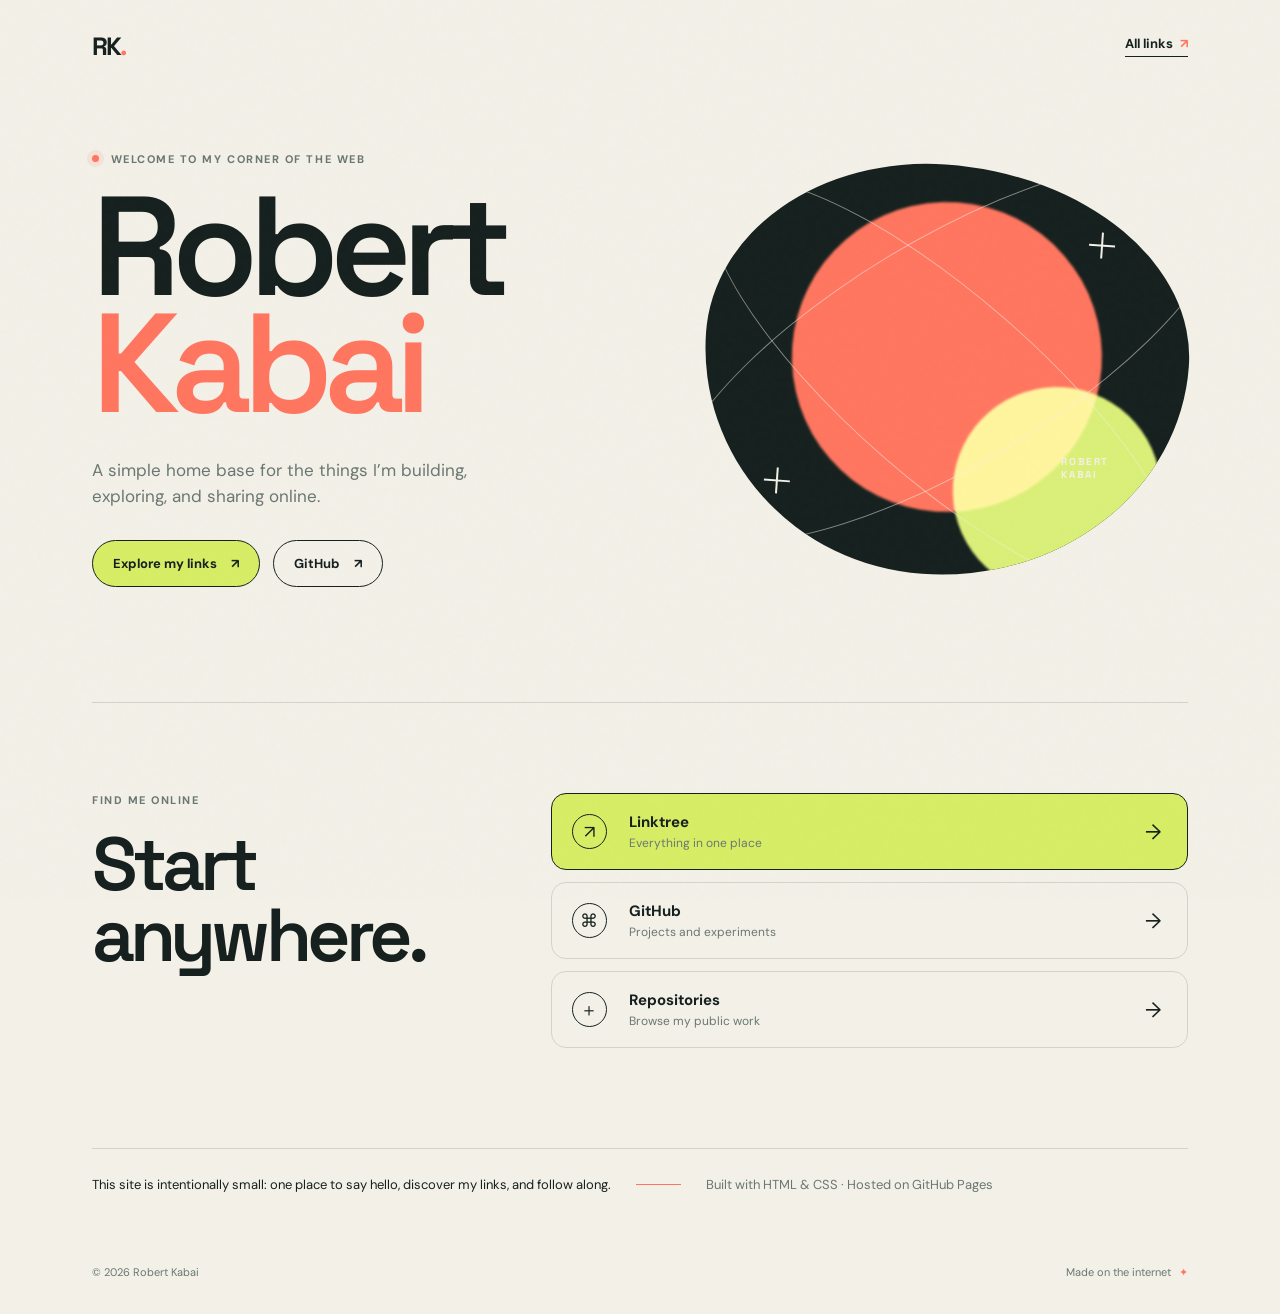
==== index.html @ 122ad8b3 "Create personal portfolio website" ====
<!doctype html>
<html lang="en">
<head>
  <meta charset="utf-8" />
  <meta name="viewport" content="width=device-width, initial-scale=1" />
  <meta name="description" content="The personal website of Robert Kabai." />
  <title>Robert Kabai — Personal site</title>
  <link rel="preconnect" href="https://fonts.googleapis.com" />
  <link rel="preconnect" href="https://fonts.gstatic.com" crossorigin />
  <link href="https://fonts.googleapis.com/css2?family=DM+Sans:wght@400;500;600;700&family=Space+Grotesk:wght@500;600;700&display=swap" rel="stylesheet" />
  <link rel="stylesheet" href="styles.css" />
</head>
<body>
  <div class="noise" aria-hidden="true"></div>
  <header class="topbar">
    <a class="wordmark" href="/">RK<span>.</span></a>
    <a class="top-link" href="https://linktr.ee/robertkabai" target="_blank" rel="noreferrer">All links <span aria-hidden="true">↗</span></a>
  </header>

  <main>
    <section class="hero" aria-labelledby="intro-title">
      <div class="hero-copy">
        <p class="eyebrow"><span class="status-dot"></span> Welcome to my corner of the web</p>
        <h1 id="intro-title">Robert<br /><em>Kabai</em></h1>
        <p class="lede">A simple home base for the things I’m building, exploring, and sharing online.</p>
        <div class="actions">
          <a class="button button-primary" href="https://linktr.ee/robertkabai" target="_blank" rel="noreferrer">Explore my links <span aria-hidden="true">↗</span></a>
          <a class="button button-ghost" href="https://github.com/kabairobert" target="_blank" rel="noreferrer">GitHub <span aria-hidden="true">↗</span></a>
        </div>
      </div>
      <div class="hero-art" aria-label="Abstract graphic">
        <div class="orb orb-one"></div>
        <div class="orb orb-two"></div>
        <div class="orbit orbit-one"></div>
        <div class="orbit orbit-two"></div>
        <div class="cross cross-one"></div>
        <div class="cross cross-two"></div>
        <p class="art-label">ROBERT<br />KABAI</p>
      </div>
    </section>

    <section class="links-section" aria-labelledby="links-title">
      <div class="section-heading">
        <p class="eyebrow">Find me online</p>
        <h2 id="links-title">Start anywhere.</h2>
      </div>
      <div class="link-grid">
        <a class="link-card featured" href="https://linktr.ee/robertkabai" target="_blank" rel="noreferrer">
          <span class="card-icon">↗</span><span><strong>Linktree</strong><small>Everything in one place</small></span><span class="arrow">→</span>
        </a>
        <a class="link-card" href="https://github.com/kabairobert" target="_blank" rel="noreferrer">
          <span class="card-icon">⌘</span><span><strong>GitHub</strong><small>Projects and experiments</small></span><span class="arrow">→</span>
        </a>
        <a class="link-card" href="https://github.com/kabairobert?tab=repositories" target="_blank" rel="noreferrer">
          <span class="card-icon">＋</span><span><strong>Repositories</strong><small>Browse my public work</small></span><span class="arrow">→</span>
        </a>
      </div>
    </section>

    <section class="note" aria-label="About this site">
      <p>This site is intentionally small: one place to say hello, discover my links, and follow along.</p>
      <span class="line"></span>
      <p class="muted">Built with HTML &amp; CSS · Hosted on GitHub Pages</p>
    </section>
  </main>

  <footer><span>© 2026 Robert Kabai</span><span>Made on the internet <span class="heart">✦</span></span></footer>
</body>
</html>
---- styles.css ----
:root {
  --ink: #16211f;
  --muted: #6a7771;
  --cream: #f3f0e8;
  --lime: #d7ed65;
  --coral: #ff765f;
  --line: rgba(22, 33, 31, .14);
}
* { box-sizing: border-box; }
html { scroll-behavior: smooth; }
body { margin: 0; color: var(--ink); background: var(--cream); font-family: "DM Sans", sans-serif; }
.noise { position: fixed; inset: 0; opacity: .045; pointer-events: none; z-index: 5; background-image: url("data:image/svg+xml,%3Csvg viewBox='0 0 180 180' xmlns='http://www.w3.org/2000/svg'%3E%3Cfilter id='n'%3E%3CfeTurbulence type='fractalNoise' baseFrequency='.9' numOctaves='4' stitchTiles='stitch'/%3E%3C/filter%3E%3Crect width='100%25' height='100%25' filter='url(%23n)' opacity='.35'/%3E%3C/svg%3E"); }
.topbar, main, footer { max-width: 1160px; margin: auto; padding-left: 32px; padding-right: 32px; }
.topbar { height: 92px; display: flex; align-items: center; justify-content: space-between; }
.wordmark { color: var(--ink); font: 700 25px/1 "Space Grotesk", sans-serif; letter-spacing: -.08em; text-decoration: none; }
.wordmark span { color: var(--coral); }
.top-link { color: var(--ink); font-size: 13px; font-weight: 700; text-decoration: none; border-bottom: 1px solid var(--ink); padding-bottom: 4px; }
.top-link span { color: var(--coral); margin-left: 4px; }
.hero { min-height: 610px; display: grid; grid-template-columns: 1.05fr .95fr; align-items: center; gap: 7%; padding-top: 40px; padding-bottom: 95px; }
.eyebrow { margin: 0 0 22px; color: var(--muted); font-size: 11px; font-weight: 700; letter-spacing: .14em; text-transform: uppercase; }
.status-dot { display: inline-block; width: 7px; height: 7px; margin: 0 7px 1px 0; border-radius: 50%; background: var(--coral); box-shadow: 0 0 0 5px rgba(255,118,95,.12); }
h1, h2 { font-family: "Space Grotesk", sans-serif; letter-spacing: -.065em; }
h1 { margin: 0; font-size: clamp(72px, 11vw, 150px); line-height: .83; font-weight: 600; }
h1 em { color: var(--coral); font-style: normal; }
.lede { max-width: 390px; margin: 35px 0 30px; color: var(--muted); font-size: 17px; line-height: 1.55; }
.actions { display: flex; gap: 13px; flex-wrap: wrap; }
.button { display: inline-flex; align-items: center; gap: 14px; padding: 14px 20px; border: 1px solid var(--ink); border-radius: 100px; color: var(--ink); font-size: 13px; font-weight: 700; text-decoration: none; transition: transform .2s, box-shadow .2s, background .2s; }
.button:hover { transform: translateY(-3px); box-shadow: 4px 5px 0 var(--ink); }
.button-primary { background: var(--lime); }
.button-ghost { background: transparent; }
.hero-art { position: relative; min-height: 410px; overflow: hidden; border-radius: 47% 53% 52% 48% / 45% 45% 55% 55%; background: var(--ink); transform: rotate(4deg); }
.orb { position: absolute; border-radius: 50%; filter: blur(1px); }
.orb-one { width: 64%; aspect-ratio: 1; top: 9%; left: 18%; background: var(--coral); }
.orb-two { width: 43%; aspect-ratio: 1; right: 4%; bottom: -3%; background: var(--lime); mix-blend-mode: screen; }
.orbit { position: absolute; border: 1px solid rgba(243,240,232,.5); border-radius: 50%; transform: rotate(-35deg); }
.orbit-one { inset: 18% -16%; height: 55%; }
.orbit-two { inset: 32% -12%; height: 45%; transform: rotate(37deg); }
.cross { position: absolute; width: 26px; height: 26px; }
.cross::before, .cross::after { content: ""; position: absolute; background: var(--cream); }
.cross::before { width: 100%; height: 2px; top: 12px; }.cross::after { height: 100%; width: 2px; left: 12px; }
.cross-one { top: 14%; right: 17%; }.cross-two { bottom: 17%; left: 14%; }
.art-label { position: absolute; right: 15%; bottom: 23%; color: var(--cream); font: 700 10px/1.25 "Space Grotesk", sans-serif; letter-spacing: .16em; transform: rotate(-4deg); }
.links-section { border-top: 1px solid var(--line); padding-top: 90px; padding-bottom: 100px; display: grid; grid-template-columns: .75fr 1.25fr; gap: 7%; }
h2 { margin: 0; font-size: clamp(42px, 6vw, 75px); line-height: .95; font-weight: 600; }
.link-grid { display: grid; gap: 12px; }
.link-card { display: grid; grid-template-columns: 42px 1fr 22px; align-items: center; gap: 15px; padding: 18px 20px; border: 1px solid var(--line); border-radius: 15px; color: var(--ink); text-decoration: none; transition: transform .2s, background .2s; }
.link-card:hover { background: white; transform: translateX(7px); }.link-card.featured { background: var(--lime); border-color: var(--ink); }
.card-icon { display: grid; place-items: center; width: 35px; height: 35px; border: 1px solid var(--ink); border-radius: 50%; font-size: 18px; }
.link-card strong, .link-card small { display: block; }.link-card strong { font-size: 15px; }.link-card small { margin-top: 3px; color: var(--muted); font-size: 12px; }.arrow { font-size: 21px; }
.note { display: flex; align-items: center; gap: 25px; padding: 27px 0 50px; border-top: 1px solid var(--line); color: var(--ink); font-size: 13px; }.note p { margin: 0; }.note .muted { color: var(--muted); white-space: nowrap; }.line { width: 45px; height: 1px; background: var(--coral); }
footer { display: flex; justify-content: space-between; padding-top: 22px; padding-bottom: 35px; color: var(--muted); font-size: 11px; }.heart { color: var(--coral); margin-left: 5px; }
@media (max-width: 700px) { .topbar, main, footer { padding-left: 20px; padding-right: 20px; }.topbar { height: 75px; }.hero { display: block; padding-top: 55px; padding-bottom: 75px; }.hero-art { min-height: 310px; margin-top: 65px; }.links-section { display: block; padding-top: 65px; padding-bottom: 70px; }.section-heading { margin-bottom: 38px; }.note { display: block; padding-bottom: 35px; }.note .line { display: block; margin: 22px 0; }.note .muted { white-space: normal; } footer { gap: 15px; flex-wrap: wrap; } }
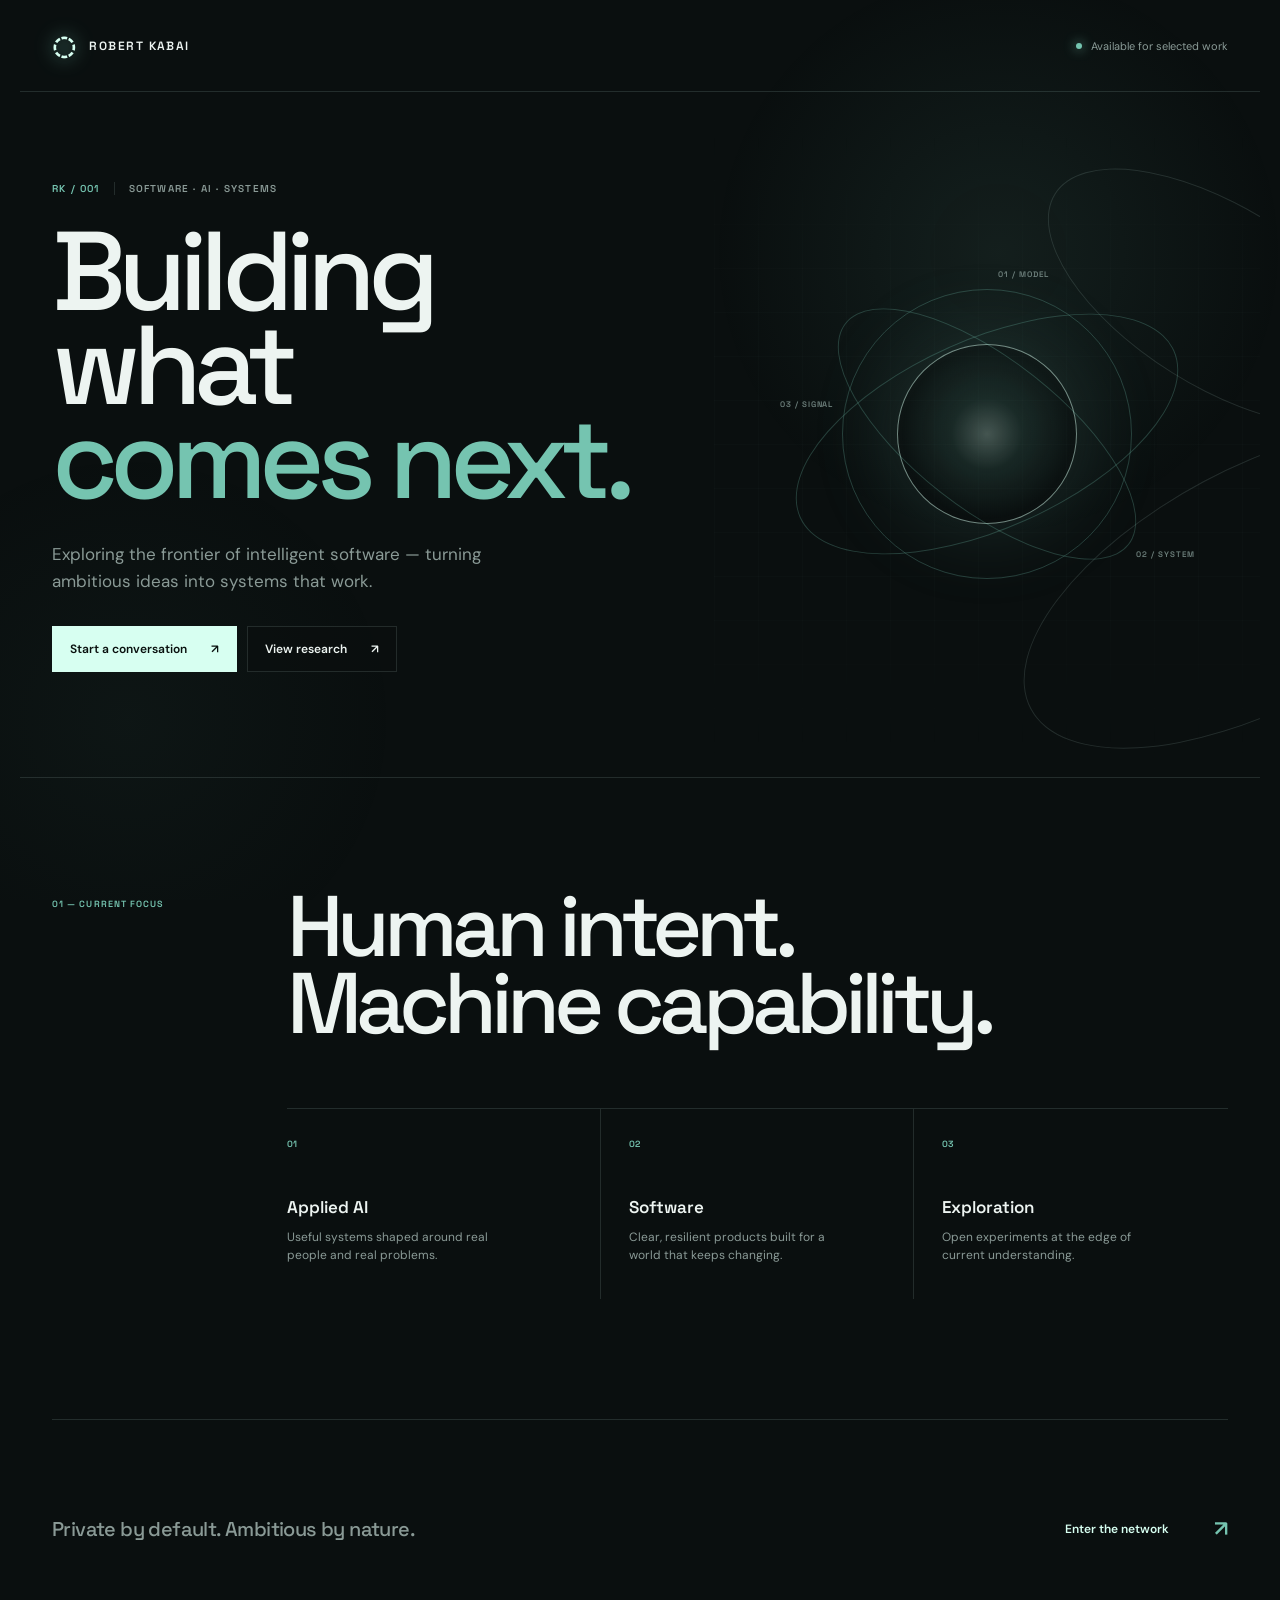
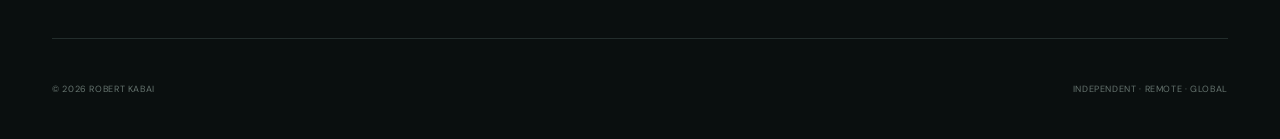
==== commit 20f4bbc5: "Deploy stealth AI startup homepage Co-authored-by: copilot-swe-agent[bot] <198982749+Copilot@users.n" ====
--- a/index.html
+++ b/index.html
@@ -3,67 +3,89 @@
 <head>
   <meta charset="utf-8" />
   <meta name="viewport" content="width=device-width, initial-scale=1" />
-  <meta name="description" content="The personal website of Robert Kabai." />
-  <title>Robert Kabai — Personal site</title>
+  <meta name="theme-color" content="#0a0f0f" />
+  <meta name="description" content="Robert Kabai — building at the frontier of software and artificial intelligence." />
+  <title>Robert Kabai — Stealth AI</title>
   <link rel="preconnect" href="https://fonts.googleapis.com" />
   <link rel="preconnect" href="https://fonts.gstatic.com" crossorigin />
-  <link href="https://fonts.googleapis.com/css2?family=DM+Sans:wght@400;500;600;700&family=Space+Grotesk:wght@500;600;700&display=swap" rel="stylesheet" />
+  <link href="https://fonts.googleapis.com/css2?family=DM+Sans:wght@400;500;600&family=Space+Grotesk:wght@500;600&display=swap" rel="stylesheet" />
   <link rel="stylesheet" href="styles.css" />
 </head>
 <body>
-  <div class="noise" aria-hidden="true"></div>
+  <div class="ambient" aria-hidden="true"></div>
   <header class="topbar">
-    <a class="wordmark" href="/">RK<span>.</span></a>
-    <a class="top-link" href="https://linktr.ee/robertkabai" target="_blank" rel="noreferrer">All links <span aria-hidden="true">↗</span></a>
+    <a class="wordmark" href="/" aria-label="Robert Kabai home">
+      <span class="mark">◌</span>
+      <span>ROBERT KABAI</span>
+    </a>
+    <a class="status" href="https://linktr.ee/robertkabai" target="_blank" rel="noreferrer">
+      <span class="status-dot"></span>
+      <span>Available for selected work</span>
+    </a>
   </header>
 
   <main>
-    <section class="hero" aria-labelledby="intro-title">
+    <section class="hero" aria-labelledby="hero-title">
+      <div class="grid" aria-hidden="true"></div>
+      <div class="orbit orbit-a" aria-hidden="true"></div>
+      <div class="orbit orbit-b" aria-hidden="true"></div>
+
       <div class="hero-copy">
-        <p class="eyebrow"><span class="status-dot"></span> Welcome to my corner of the web</p>
-        <h1 id="intro-title">Robert<br /><em>Kabai</em></h1>
-        <p class="lede">A simple home base for the things I’m building, exploring, and sharing online.</p>
+        <p class="eyebrow"><span>RK / 001</span> Software · AI · Systems</p>
+        <h1 id="hero-title">Building what<br /><em>comes next.</em></h1>
+        <p class="lede">Exploring the frontier of intelligent software — turning ambitious ideas into systems that work.</p>
         <div class="actions">
-          <a class="button button-primary" href="https://linktr.ee/robertkabai" target="_blank" rel="noreferrer">Explore my links <span aria-hidden="true">↗</span></a>
-          <a class="button button-ghost" href="https://github.com/kabairobert" target="_blank" rel="noreferrer">GitHub <span aria-hidden="true">↗</span></a>
+          <a class="button button-primary" href="https://linktr.ee/robertkabai" target="_blank" rel="noreferrer">
+            Start a conversation <span aria-hidden="true">↗</span>
+          </a>
+          <a class="button button-secondary" href="https://github.com/kabairobert" target="_blank" rel="noreferrer">
+            View research <span aria-hidden="true">↗</span>
+          </a>
         </div>
       </div>
-      <div class="hero-art" aria-label="Abstract graphic">
-        <div class="orb orb-one"></div>
-        <div class="orb orb-two"></div>
-        <div class="orbit orbit-one"></div>
-        <div class="orbit orbit-two"></div>
-        <div class="cross cross-one"></div>
-        <div class="cross cross-two"></div>
-        <p class="art-label">ROBERT<br />KABAI</p>
+
+      <div class="signal" aria-label="Abstract AI signal">
+        <div class="signal-core"></div>
+        <div class="signal-ring ring-one"></div>
+        <div class="signal-ring ring-two"></div>
+        <div class="signal-ring ring-three"></div>
+        <span class="signal-label label-a">01 / MODEL</span>
+        <span class="signal-label label-b">02 / SYSTEM</span>
+        <span class="signal-label label-c">03 / SIGNAL</span>
       </div>
     </section>
 
-    <section class="links-section" aria-labelledby="links-title">
-      <div class="section-heading">
-        <p class="eyebrow">Find me online</p>
-        <h2 id="links-title">Start anywhere.</h2>
-      </div>
-      <div class="link-grid">
-        <a class="link-card featured" href="https://linktr.ee/robertkabai" target="_blank" rel="noreferrer">
-          <span class="card-icon">↗</span><span><strong>Linktree</strong><small>Everything in one place</small></span><span class="arrow">→</span>
-        </a>
-        <a class="link-card" href="https://github.com/kabairobert" target="_blank" rel="noreferrer">
-          <span class="card-icon">⌘</span><span><strong>GitHub</strong><small>Projects and experiments</small></span><span class="arrow">→</span>
-        </a>
-        <a class="link-card" href="https://github.com/kabairobert?tab=repositories" target="_blank" rel="noreferrer">
-          <span class="card-icon">＋</span><span><strong>Repositories</strong><small>Browse my public work</small></span><span class="arrow">→</span>
-        </a>
+    <section class="focus" aria-labelledby="focus-title">
+      <p class="section-index">01 — Current focus</p>
+      <h2 id="focus-title">Human intent.<br />Machine capability.</h2>
+      <div class="focus-list">
+        <article>
+          <span>01</span>
+          <h3>Applied AI</h3>
+          <p>Useful systems shaped around real people and real problems.</p>
+        </article>
+        <article>
+          <span>02</span>
+          <h3>Software</h3>
+          <p>Clear, resilient products built for a world that keeps changing.</p>
+        </article>
+        <article>
+          <span>03</span>
+          <h3>Exploration</h3>
+          <p>Open experiments at the edge of current understanding.</p>
+        </article>
       </div>
     </section>
 
-    <section class="note" aria-label="About this site">
-      <p>This site is intentionally small: one place to say hello, discover my links, and follow along.</p>
-      <span class="line"></span>
-      <p class="muted">Built with HTML &amp; CSS · Hosted on GitHub Pages</p>
+    <section class="contact" aria-label="Contact">
+      <p>Private by default. Ambitious by nature.</p>
+      <a href="https://linktr.ee/robertkabai" target="_blank" rel="noreferrer">Enter the network <span>↗</span></a>
     </section>
   </main>
 
-  <footer><span>© 2026 Robert Kabai</span><span>Made on the internet <span class="heart">✦</span></span></footer>
+  <footer>
+    <span>© 2026 Robert Kabai</span>
+    <span>Independent · Remote · Global</span>
+  </footer>
 </body>
 </html>
--- a/styles.css
+++ b/styles.css
@@ -1,52 +1,76 @@
 :root {
-  --ink: #16211f;
-  --muted: #6a7771;
-  --cream: #f3f0e8;
-  --lime: #d7ed65;
-  --coral: #ff765f;
-  --line: rgba(22, 33, 31, .14);
+  --bg: #0a0f0f;
+  --surface: #101616;
+  --ink: #edf4f1;
+  --muted: #8a9a96;
+  --mint: #75c4b0;
+  --mint-pale: #d7fff1;
+  --line: rgba(168, 201, 192, .16);
 }
 * { box-sizing: border-box; }
 html { scroll-behavior: smooth; }
-body { margin: 0; color: var(--ink); background: var(--cream); font-family: "DM Sans", sans-serif; }
-.noise { position: fixed; inset: 0; opacity: .045; pointer-events: none; z-index: 5; background-image: url("data:image/svg+xml,%3Csvg viewBox='0 0 180 180' xmlns='http://www.w3.org/2000/svg'%3E%3Cfilter id='n'%3E%3CfeTurbulence type='fractalNoise' baseFrequency='.9' numOctaves='4' stitchTiles='stitch'/%3E%3C/filter%3E%3Crect width='100%25' height='100%25' filter='url(%23n)' opacity='.35'/%3E%3C/svg%3E"); }
-.topbar, main, footer { max-width: 1160px; margin: auto; padding-left: 32px; padding-right: 32px; }
-.topbar { height: 92px; display: flex; align-items: center; justify-content: space-between; }
-.wordmark { color: var(--ink); font: 700 25px/1 "Space Grotesk", sans-serif; letter-spacing: -.08em; text-decoration: none; }
-.wordmark span { color: var(--coral); }
-.top-link { color: var(--ink); font-size: 13px; font-weight: 700; text-decoration: none; border-bottom: 1px solid var(--ink); padding-bottom: 4px; }
-.top-link span { color: var(--coral); margin-left: 4px; }
-.hero { min-height: 610px; display: grid; grid-template-columns: 1.05fr .95fr; align-items: center; gap: 7%; padding-top: 40px; padding-bottom: 95px; }
-.eyebrow { margin: 0 0 22px; color: var(--muted); font-size: 11px; font-weight: 700; letter-spacing: .14em; text-transform: uppercase; }
-.status-dot { display: inline-block; width: 7px; height: 7px; margin: 0 7px 1px 0; border-radius: 50%; background: var(--coral); box-shadow: 0 0 0 5px rgba(255,118,95,.12); }
-h1, h2 { font-family: "Space Grotesk", sans-serif; letter-spacing: -.065em; }
-h1 { margin: 0; font-size: clamp(72px, 11vw, 150px); line-height: .83; font-weight: 600; }
-h1 em { color: var(--coral); font-style: normal; }
-.lede { max-width: 390px; margin: 35px 0 30px; color: var(--muted); font-size: 17px; line-height: 1.55; }
-.actions { display: flex; gap: 13px; flex-wrap: wrap; }
-.button { display: inline-flex; align-items: center; gap: 14px; padding: 14px 20px; border: 1px solid var(--ink); border-radius: 100px; color: var(--ink); font-size: 13px; font-weight: 700; text-decoration: none; transition: transform .2s, box-shadow .2s, background .2s; }
-.button:hover { transform: translateY(-3px); box-shadow: 4px 5px 0 var(--ink); }
-.button-primary { background: var(--lime); }
-.button-ghost { background: transparent; }
-.hero-art { position: relative; min-height: 410px; overflow: hidden; border-radius: 47% 53% 52% 48% / 45% 45% 55% 55%; background: var(--ink); transform: rotate(4deg); }
-.orb { position: absolute; border-radius: 50%; filter: blur(1px); }
-.orb-one { width: 64%; aspect-ratio: 1; top: 9%; left: 18%; background: var(--coral); }
-.orb-two { width: 43%; aspect-ratio: 1; right: 4%; bottom: -3%; background: var(--lime); mix-blend-mode: screen; }
-.orbit { position: absolute; border: 1px solid rgba(243,240,232,.5); border-radius: 50%; transform: rotate(-35deg); }
-.orbit-one { inset: 18% -16%; height: 55%; }
-.orbit-two { inset: 32% -12%; height: 45%; transform: rotate(37deg); }
-.cross { position: absolute; width: 26px; height: 26px; }
-.cross::before, .cross::after { content: ""; position: absolute; background: var(--cream); }
-.cross::before { width: 100%; height: 2px; top: 12px; }.cross::after { height: 100%; width: 2px; left: 12px; }
-.cross-one { top: 14%; right: 17%; }.cross-two { bottom: 17%; left: 14%; }
-.art-label { position: absolute; right: 15%; bottom: 23%; color: var(--cream); font: 700 10px/1.25 "Space Grotesk", sans-serif; letter-spacing: .16em; transform: rotate(-4deg); }
-.links-section { border-top: 1px solid var(--line); padding-top: 90px; padding-bottom: 100px; display: grid; grid-template-columns: .75fr 1.25fr; gap: 7%; }
-h2 { margin: 0; font-size: clamp(42px, 6vw, 75px); line-height: .95; font-weight: 600; }
-.link-grid { display: grid; gap: 12px; }
-.link-card { display: grid; grid-template-columns: 42px 1fr 22px; align-items: center; gap: 15px; padding: 18px 20px; border: 1px solid var(--line); border-radius: 15px; color: var(--ink); text-decoration: none; transition: transform .2s, background .2s; }
-.link-card:hover { background: white; transform: translateX(7px); }.link-card.featured { background: var(--lime); border-color: var(--ink); }
-.card-icon { display: grid; place-items: center; width: 35px; height: 35px; border: 1px solid var(--ink); border-radius: 50%; font-size: 18px; }
-.link-card strong, .link-card small { display: block; }.link-card strong { font-size: 15px; }.link-card small { margin-top: 3px; color: var(--muted); font-size: 12px; }.arrow { font-size: 21px; }
-.note { display: flex; align-items: center; gap: 25px; padding: 27px 0 50px; border-top: 1px solid var(--line); color: var(--ink); font-size: 13px; }.note p { margin: 0; }.note .muted { color: var(--muted); white-space: nowrap; }.line { width: 45px; height: 1px; background: var(--coral); }
-footer { display: flex; justify-content: space-between; padding-top: 22px; padding-bottom: 35px; color: var(--muted); font-size: 11px; }.heart { color: var(--coral); margin-left: 5px; }
-@media (max-width: 700px) { .topbar, main, footer { padding-left: 20px; padding-right: 20px; }.topbar { height: 75px; }.hero { display: block; padding-top: 55px; padding-bottom: 75px; }.hero-art { min-height: 310px; margin-top: 65px; }.links-section { display: block; padding-top: 65px; padding-bottom: 70px; }.section-heading { margin-bottom: 38px; }.note { display: block; padding-bottom: 35px; }.note .line { display: block; margin: 22px 0; }.note .muted { white-space: normal; } footer { gap: 15px; flex-wrap: wrap; } }
+body {
+  margin: 0;
+  min-width: 320px;
+  color: var(--ink);
+  background: var(--bg);
+  font-family: "DM Sans", sans-serif;
+  -webkit-font-smoothing: antialiased;
+}
+.ambient { position: fixed; inset: 0; pointer-events: none; background: radial-gradient(circle at 78% 28%, rgba(117, 196, 176, .09), transparent 24%), radial-gradient(circle at 10% 80%, rgba(117, 196, 176, .04), transparent 20%); }
+.topbar, main, footer { max-width: 1240px; margin: auto; }
+.topbar { height: 92px; padding: 0 32px; display: flex; align-items: center; justify-content: space-between; border-bottom: 1px solid var(--line); }
+.wordmark { display: flex; align-items: center; gap: 12px; color: var(--ink); font: 600 12px "Space Grotesk", sans-serif; letter-spacing: .12em; text-decoration: none; }
+.mark { color: var(--mint-pale); font-size: 27px; line-height: 1; text-shadow: 0 0 18px var(--mint); }
+.status { display: flex; align-items: center; gap: 9px; color: var(--muted); font-size: 11px; text-decoration: none; }
+.status-dot { width: 6px; height: 6px; border-radius: 50%; background: var(--mint); box-shadow: 0 0 12px var(--mint); }
+.hero { min-height: 670px; display: grid; grid-template-columns: 1.12fr .88fr; align-items: center; position: relative; overflow: hidden; border-bottom: 1px solid var(--line); }
+.grid { position: absolute; inset: 0 0 0 56%; opacity: .13; background-image: linear-gradient(var(--line) 1px, transparent 1px), linear-gradient(90deg, var(--line) 1px, transparent 1px); background-size: 44px 44px; mask-image: linear-gradient(to bottom, transparent 2%, black 28%, black 72%, transparent 100%); }
+.orbit { position: absolute; border: 1px solid var(--line); border-radius: 50%; }
+.orbit-a { width: 520px; height: 240px; right: -260px; bottom: 70px; transform: rotate(-28deg); }
+.orbit-b { width: 390px; height: 180px; right: -155px; top: 115px; transform: rotate(32deg); }
+.hero-copy { position: relative; z-index: 2; max-width: 670px; padding: 90px 32px 105px; }
+.eyebrow { display: flex; align-items: center; gap: 14px; margin: 0 0 30px; color: var(--muted); font: 600 10px "Space Grotesk", sans-serif; letter-spacing: .12em; text-transform: uppercase; }
+.eyebrow span { color: var(--mint); padding-right: 14px; border-right: 1px solid var(--line); }
+h1, h2 { margin: 0; font-family: "Space Grotesk", sans-serif; letter-spacing: -.07em; }
+h1 { max-width: 700px; font-size: clamp(68px, 9vw, 112px); line-height: .84; font-weight: 500; }
+h1 em { color: var(--mint); font-style: normal; }
+.lede { max-width: 470px; margin: 34px 0 32px; color: var(--muted); font-size: 17px; line-height: 1.55; }
+.actions { display: flex; gap: 10px; flex-wrap: wrap; }
+.button { min-height: 46px; display: inline-flex; align-items: center; justify-content: space-between; gap: 24px; padding: 0 17px; border: 1px solid var(--line); color: var(--ink); font-size: 12px; font-weight: 600; text-decoration: none; transition: border-color .2s, background .2s, transform .2s; }
+.button:hover { transform: translateY(-2px); border-color: var(--mint); }
+.button-primary { color: #09100e; background: var(--mint-pale); border-color: var(--mint-pale); }
+.button-secondary { background: rgba(10, 15, 15, .7); }
+.signal { height: 440px; position: relative; align-self: center; }
+.signal-core { position: absolute; width: 180px; height: 180px; left: calc(50% - 90px); top: 130px; border: 1px solid rgba(215, 255, 241, .5); border-radius: 50%; background: radial-gradient(circle, rgba(215,255,241,.28) 0, rgba(117,196,176,.12) 28%, transparent 68%); box-shadow: 0 0 90px rgba(117,196,176,.18); }
+.signal-ring { position: absolute; border: 1px solid rgba(117,196,176,.26); border-radius: 50%; }
+.ring-one { width: 290px; height: 290px; left: calc(50% - 145px); top: 75px; }
+.ring-two { width: 410px; height: 190px; left: calc(50% - 205px); top: 125px; transform: rotate(-24deg); }
+.ring-three { width: 360px; height: 150px; left: calc(50% - 180px); top: 145px; transform: rotate(38deg); }
+.signal-label { position: absolute; color: #6e817d; font: 600 8px "Space Grotesk", sans-serif; letter-spacing: .12em; }
+.label-a { top: 55px; left: 52%; }.label-b { right: 12%; bottom: 95px; }.label-c { left: 12%; top: 185px; }
+.focus { display: grid; grid-template-columns: 200px 1fr; gap: 35px; padding: 110px 32px 120px; }
+.section-index { margin: 10px 0 0; color: var(--mint); font: 600 9px "Space Grotesk", sans-serif; letter-spacing: .12em; text-transform: uppercase; }
+.focus h2 { font-size: clamp(52px, 7vw, 86px); line-height: .9; font-weight: 500; }
+.focus-list { grid-column: 2; display: grid; grid-template-columns: repeat(3, 1fr); margin-top: 30px; border-top: 1px solid var(--line); }
+.focus-list article { min-height: 190px; padding: 22px 28px 10px 0; border-right: 1px solid var(--line); }
+.focus-list article + article { padding-left: 28px; }
+.focus-list article:last-child { border-right: 0; }
+.focus-list span { color: var(--mint); font: 600 9px "Space Grotesk", sans-serif; }
+.focus-list h3 { margin: 44px 0 10px; font: 600 17px "Space Grotesk", sans-serif; }
+.focus-list p { max-width: 210px; margin: 0; color: var(--muted); font-size: 12px; line-height: 1.55; }
+.contact { min-height: 220px; margin: 0 32px; display: flex; align-items: center; justify-content: space-between; border-top: 1px solid var(--line); border-bottom: 1px solid var(--line); }
+.contact p { color: var(--muted); font: 500 20px "Space Grotesk", sans-serif; letter-spacing: -.03em; }
+.contact a { display: flex; align-items: center; gap: 45px; color: var(--mint-pale); font-size: 12px; font-weight: 600; text-decoration: none; }
+.contact a span { color: var(--mint); font-size: 22px; }
+footer { height: 100px; padding: 0 32px; display: flex; align-items: center; justify-content: space-between; color: #66746f; font-size: 9px; letter-spacing: .07em; text-transform: uppercase; }
+@media (max-width: 850px) {
+  .topbar { height: 76px; }.status span:last-child { display: none; }
+  .hero { display: block; min-height: 680px; }.hero-copy { padding-top: 95px; }.signal { position: absolute; width: 390px; height: 390px; right: -230px; bottom: -115px; opacity: .5; }.grid { inset: 0 0 0 40%; }
+  h1 { font-size: clamp(58px, 18vw, 88px); }.lede { max-width: 390px; }
+  .focus { display: block; }.focus h2 { margin-top: 24px; }.focus-list { grid-template-columns: 1fr; }.focus-list article { min-height: 130px; border-right: 0; border-bottom: 1px solid var(--line); }.focus-list article + article { padding-left: 0; }.focus-list h3 { margin-top: 25px; }
+  .contact { min-height: 180px; }.contact p { max-width: 180px; }
+}
+@media (max-width: 520px) {
+  .topbar, footer { padding-left: 20px; padding-right: 20px; }.hero-copy { padding-left: 20px; padding-right: 20px; }.focus { padding: 80px 20px; }.contact { margin: 0 20px; }.actions { flex-direction: column; align-items: flex-start; }.button { width: 220px; }.wordmark { font-size: 10px; }.contact { display: block; padding: 45px 0; }.contact a { margin-top: 36px; justify-content: space-between; }footer { gap: 20px; }
+}
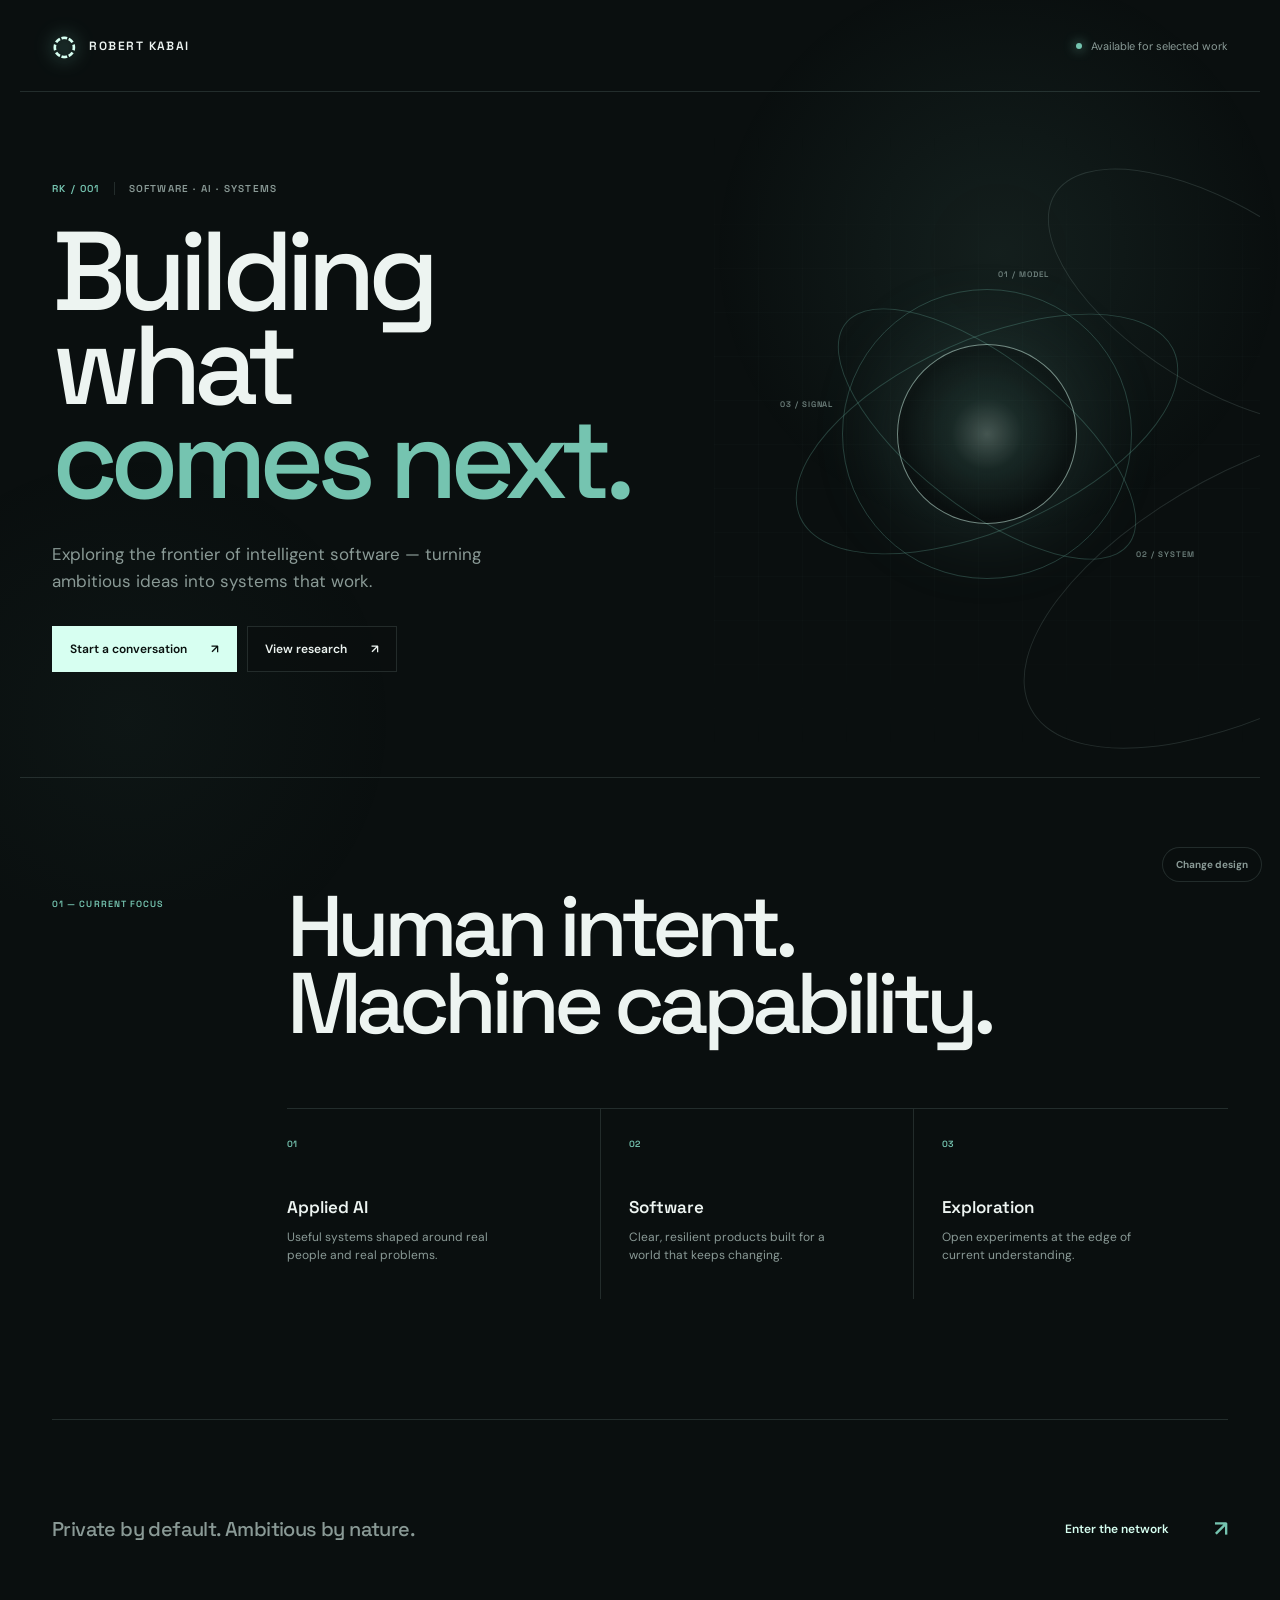
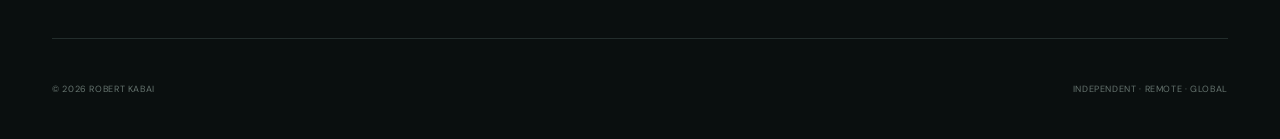
==== commit 2b3935bc: "Add selectable homepage design themes Co-authored-by: copilot-swe-agent[bot] <198982749+Copilot@user" ====
--- a/index.html
+++ b/index.html
@@ -87,5 +87,7 @@
     <span>© 2026 Robert Kabai</span>
     <span>Independent · Remote · Global</span>
   </footer>
+  <a class="design-switcher" href="/designs.html" aria-label="Choose a website design">Change design</a>
+  <script src="theme.js"></script>
 </body>
 </html>
--- a/styles.css
+++ b/styles.css
@@ -64,6 +64,64 @@
 .contact a { display: flex; align-items: center; gap: 45px; color: var(--mint-pale); font-size: 12px; font-weight: 600; text-decoration: none; }
 .contact a span { color: var(--mint); font-size: 22px; }
 footer { height: 100px; padding: 0 32px; display: flex; align-items: center; justify-content: space-between; color: #66746f; font-size: 9px; letter-spacing: .07em; text-transform: uppercase; }
+.design-switcher { position: fixed; right: 18px; bottom: 18px; z-index: 20; padding: 10px 13px; border: 1px solid var(--line); border-radius: 999px; color: var(--muted); background: rgba(10, 15, 15, .88); backdrop-filter: blur(12px); font-size: 10px; font-weight: 700; text-decoration: none; }
+.design-switcher:hover { color: var(--ink); border-color: var(--mint); }
+
+body[data-theme="signal"] {
+  --bg: #f3f0e8;
+  --surface: #ffffff;
+  --ink: #16211f;
+  --muted: #6a7771;
+  --mint: #d7ed65;
+  --mint-pale: #d7ed65;
+  --line: rgba(22, 33, 31, .14);
+}
+body[data-theme="signal"] .ambient { background: radial-gradient(circle at 75% 30%, rgba(255,118,95,.16), transparent 23%); }
+body[data-theme="signal"] .mark { color: #ff765f; text-shadow: none; }
+body[data-theme="signal"] h1 em { color: #ff765f; }
+body[data-theme="signal"] .button-primary { color: #16211f; border-color: #16211f; }
+body[data-theme="signal"] .button-secondary { background: transparent; }
+body[data-theme="signal"] .signal-core { border-radius: 50%; background: #ff765f; box-shadow: 70px 100px 0 -32px #d7ed65; }
+body[data-theme="signal"] .signal-ring { border-color: rgba(22,33,31,.28); }
+body[data-theme="signal"] .grid { opacity: .09; }
+body[data-theme="signal"] .design-switcher { background: rgba(243,240,232,.92); }
+
+body[data-theme="studio"] {
+  --bg: #e7e0d4;
+  --surface: #b6c4bb;
+  --ink: #17201d;
+  --muted: #647269;
+  --mint: #718b7b;
+  --mint-pale: #718b7b;
+  --line: rgba(23,32,29,.16);
+}
+body[data-theme="studio"] .ambient { background: radial-gradient(circle at 75% 30%, rgba(182,196,187,.7), transparent 24%); }
+body[data-theme="studio"] .mark { color: #718b7b; text-shadow: none; }
+body[data-theme="studio"] h1 em { color: #718b7b; }
+body[data-theme="studio"] .signal-core { border: 0; background: rgba(113,139,123,.75); filter: blur(1px); box-shadow: 0 0 100px rgba(113,139,123,.4); }
+body[data-theme="studio"] .button-primary { color: #f1ede4; background: #718b7b; border-color: #718b7b; }
+body[data-theme="studio"] .button-secondary { background: rgba(231,224,212,.6); }
+body[data-theme="studio"] .grid { opacity: .14; }
+body[data-theme="studio"] .design-switcher { background: rgba(231,224,212,.92); }
+
+body[data-theme="terminal"] {
+  --bg: #0d120f;
+  --surface: #101613;
+  --ink: #dcf5b0;
+  --muted: #91a58e;
+  --mint: #79a984;
+  --mint-pale: #dcf5b0;
+  --line: rgba(220,245,176,.14);
+  font-family: "Space Grotesk", monospace;
+}
+body[data-theme="terminal"] h1, body[data-theme="terminal"] h2, body[data-theme="terminal"] .wordmark { letter-spacing: -.04em; }
+body[data-theme="terminal"] h1 em { color: #ff765f; }
+body[data-theme="terminal"] .mark { color: #79a984; text-shadow: none; }
+body[data-theme="terminal"] .button-primary { color: #0d120f; background: #dcf5b0; border-color: #dcf5b0; }
+body[data-theme="terminal"] .signal-core { border-radius: 3px; transform: rotate(45deg); background: linear-gradient(135deg, rgba(220,245,176,.2), transparent); }
+body[data-theme="terminal"] .signal-ring { border-radius: 3px; }
+body[data-theme="terminal"] .grid { opacity: .18; background-size: 24px 24px; }
+body[data-theme="terminal"] .design-switcher { background: rgba(13,18,15,.92); }
 @media (max-width: 850px) {
   .topbar { height: 76px; }.status span:last-child { display: none; }
   .hero { display: block; min-height: 680px; }.hero-copy { padding-top: 95px; }.signal { position: absolute; width: 390px; height: 390px; right: -230px; bottom: -115px; opacity: .5; }.grid { inset: 0 0 0 40%; }
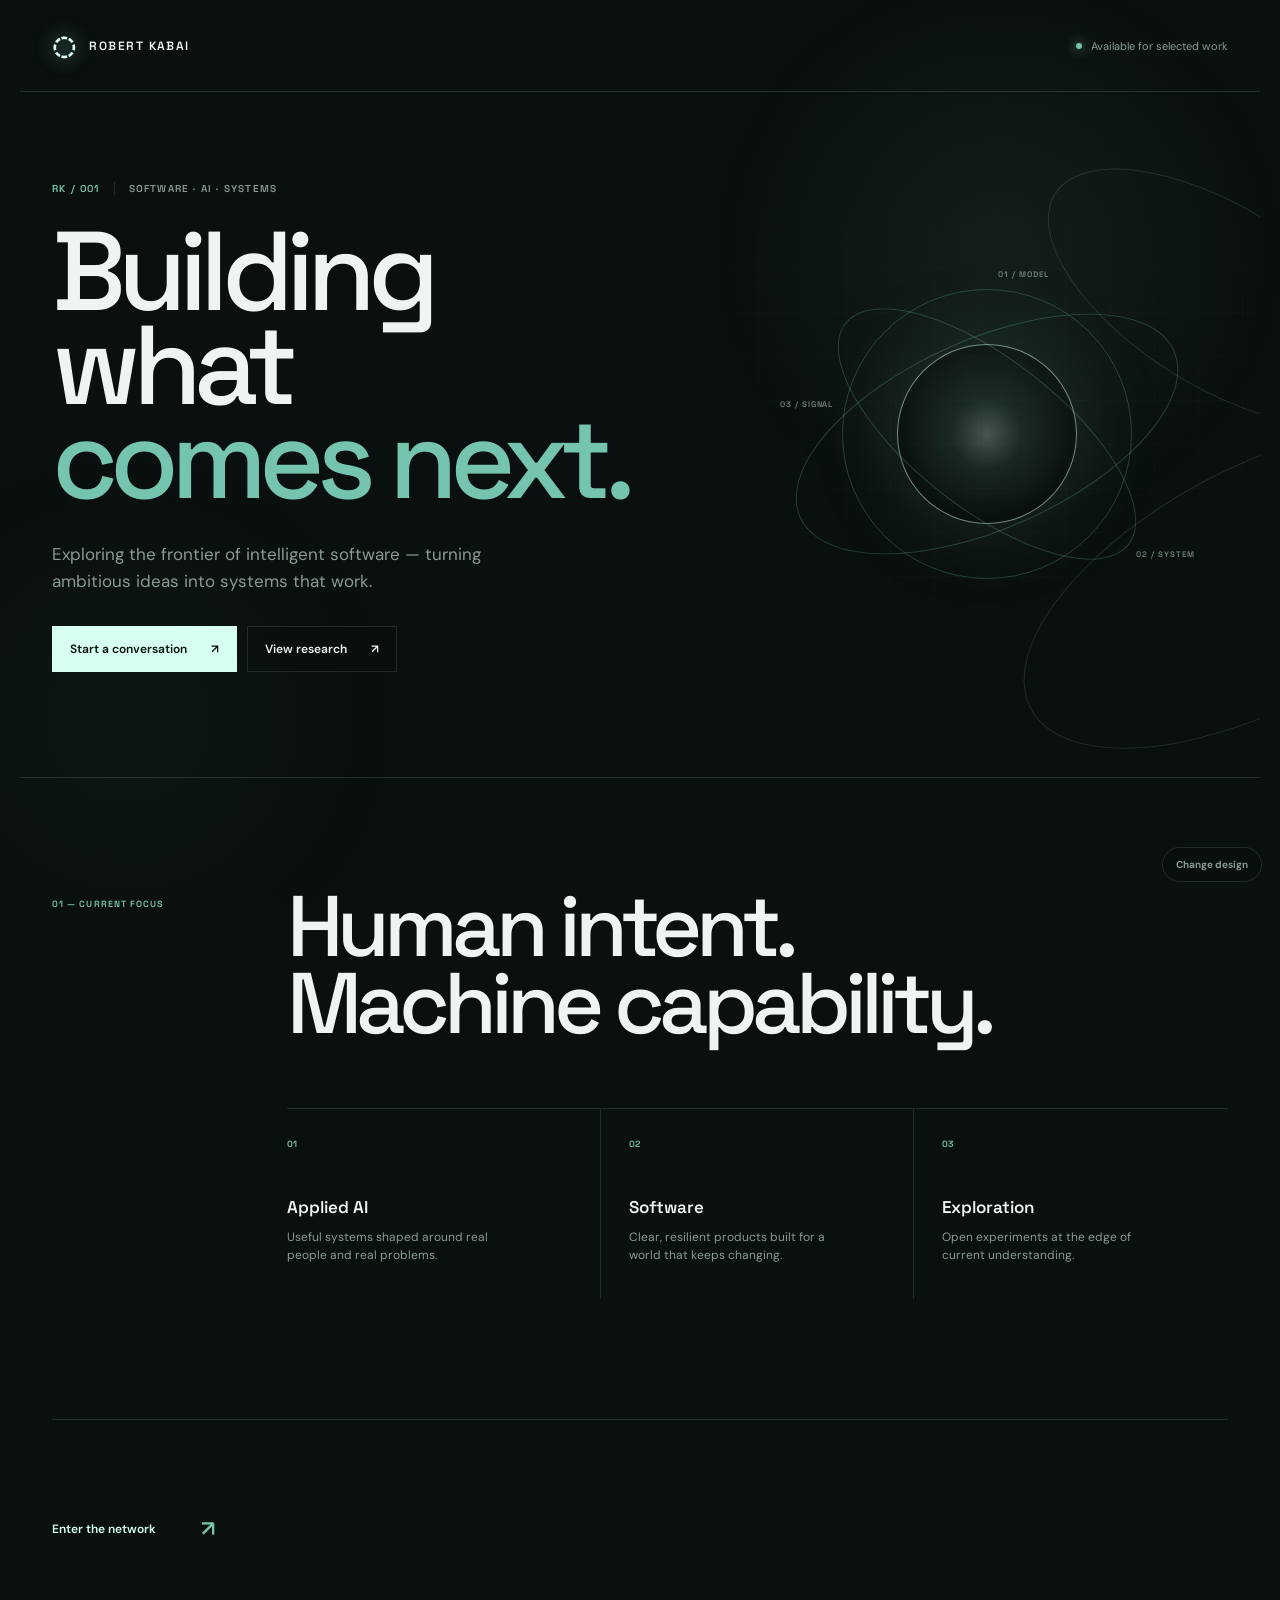
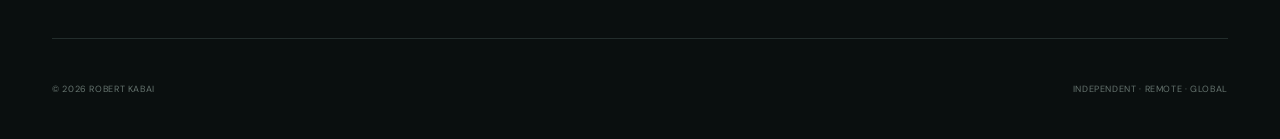
==== commit 836415f6: "Update homepage links and remove closing tagline Co-authored-by: copilot-swe-agent[bot] <198982749+C" ====
--- a/index.html
+++ b/index.html
@@ -18,7 +18,7 @@
       <span class="mark">◌</span>
       <span>ROBERT KABAI</span>
     </a>
-    <a class="status" href="https://linktr.ee/robertkabai" target="_blank" rel="noreferrer">
+    <a class="status" href="https://www.linkedin.com/in/robertkabai/" target="_blank" rel="noreferrer">
       <span class="status-dot"></span>
       <span>Available for selected work</span>
     </a>
@@ -35,10 +35,10 @@
         <h1 id="hero-title">Building what<br /><em>comes next.</em></h1>
         <p class="lede">Exploring the frontier of intelligent software — turning ambitious ideas into systems that work.</p>
         <div class="actions">
-          <a class="button button-primary" href="https://linktr.ee/robertkabai" target="_blank" rel="noreferrer">
+          <a class="button button-primary" href="https://www.linkedin.com/in/robertkabai/" target="_blank" rel="noreferrer">
             Start a conversation <span aria-hidden="true">↗</span>
           </a>
-          <a class="button button-secondary" href="https://github.com/kabairobert" target="_blank" rel="noreferrer">
+          <a class="button button-secondary" href="https://linktr.ee/robertkabai" target="_blank" rel="noreferrer">
             View research <span aria-hidden="true">↗</span>
           </a>
         </div>
@@ -78,8 +78,7 @@
     </section>
 
     <section class="contact" aria-label="Contact">
-      <p>Private by default. Ambitious by nature.</p>
-      <a href="https://linktr.ee/robertkabai" target="_blank" rel="noreferrer">Enter the network <span>↗</span></a>
+      <a href="https://www.linkedin.com/in/robertkabai/" target="_blank" rel="noreferrer">Enter the network <span>↗</span></a>
     </section>
   </main>
 
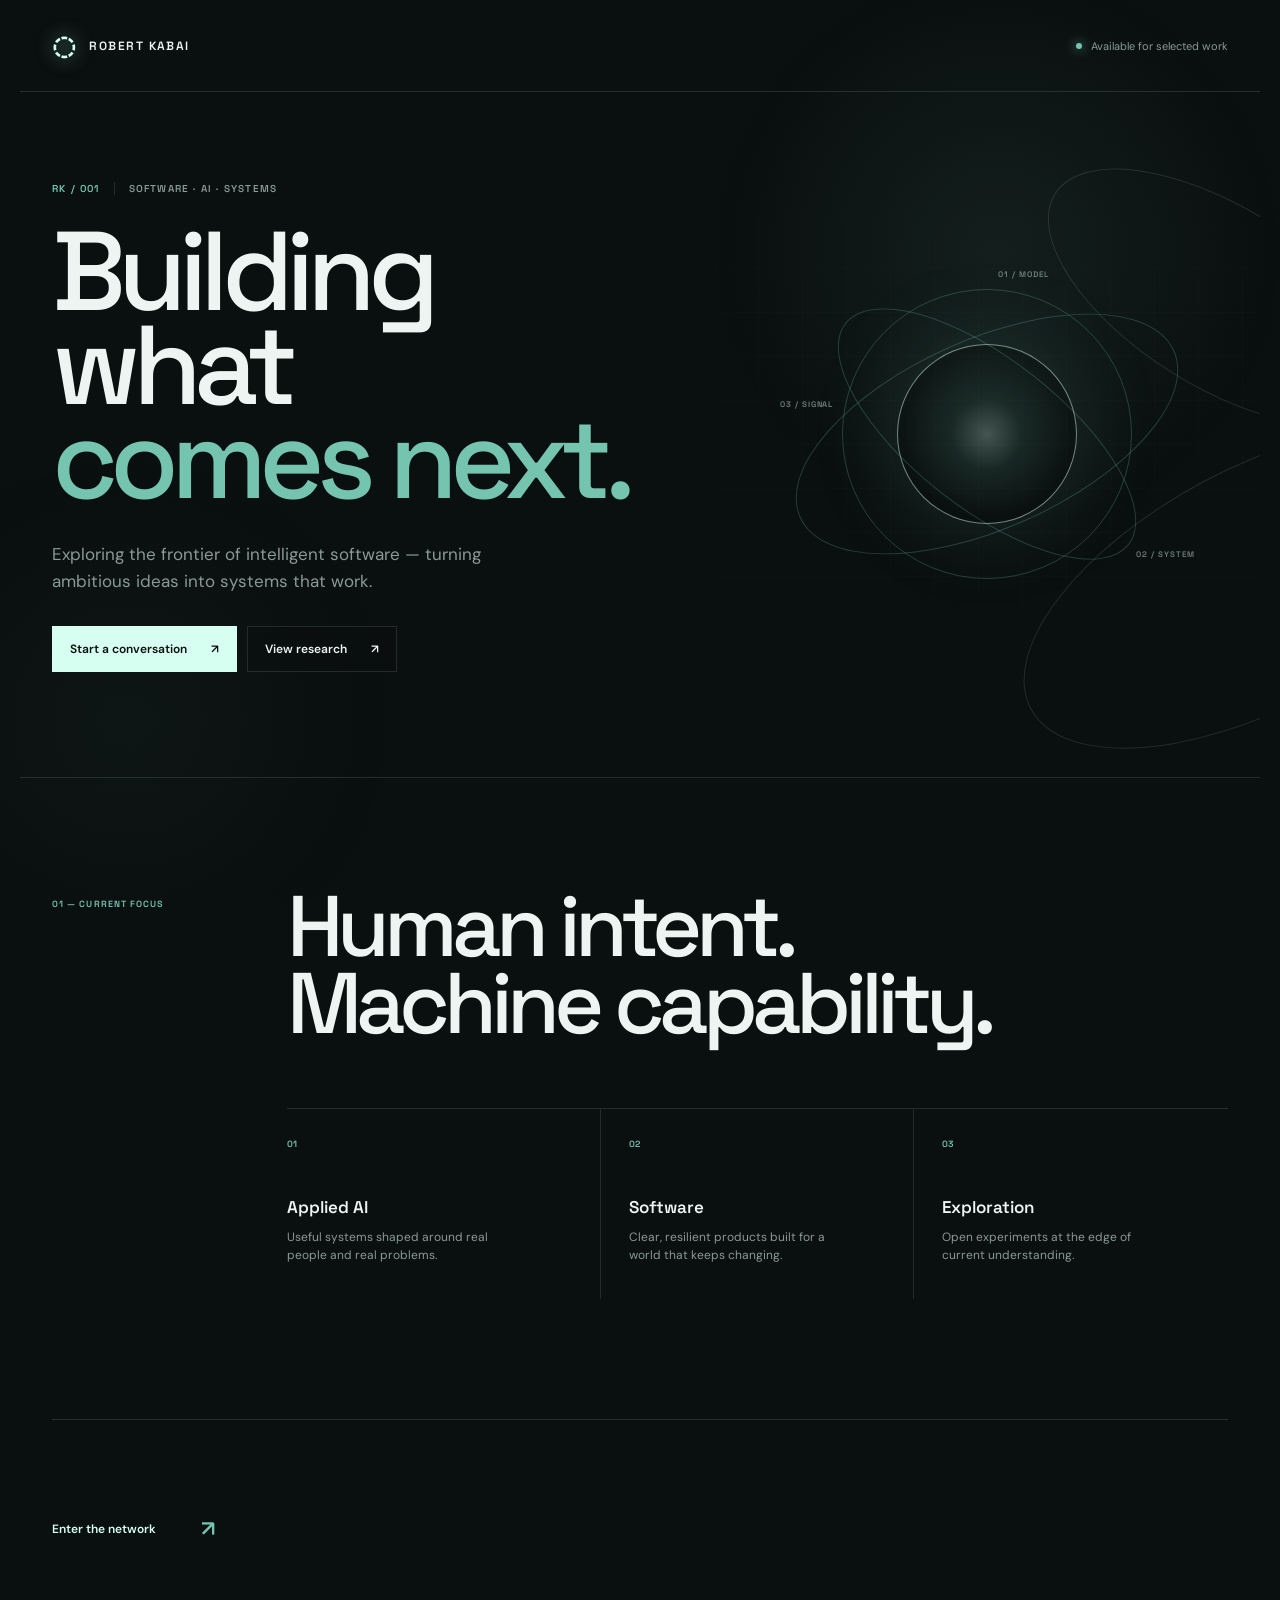
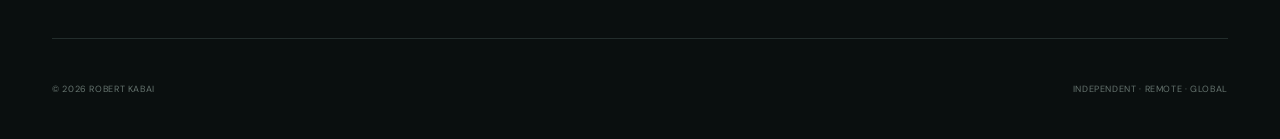
==== commit 9b9cbcab: "Remove design selector and gallery Co-authored-by: copilot-swe-agent[bot] <198982749+Copilot@users.n" ====
--- a/index.html
+++ b/index.html
@@ -86,7 +86,5 @@
     <span>© 2026 Robert Kabai</span>
     <span>Independent · Remote · Global</span>
   </footer>
-  <a class="design-switcher" href="/designs.html" aria-label="Choose a website design">Change design</a>
-  <script src="theme.js"></script>
 </body>
 </html>
--- a/styles.css
+++ b/styles.css
@@ -64,64 +64,6 @@
 .contact a { display: flex; align-items: center; gap: 45px; color: var(--mint-pale); font-size: 12px; font-weight: 600; text-decoration: none; }
 .contact a span { color: var(--mint); font-size: 22px; }
 footer { height: 100px; padding: 0 32px; display: flex; align-items: center; justify-content: space-between; color: #66746f; font-size: 9px; letter-spacing: .07em; text-transform: uppercase; }
-.design-switcher { position: fixed; right: 18px; bottom: 18px; z-index: 20; padding: 10px 13px; border: 1px solid var(--line); border-radius: 999px; color: var(--muted); background: rgba(10, 15, 15, .88); backdrop-filter: blur(12px); font-size: 10px; font-weight: 700; text-decoration: none; }
-.design-switcher:hover { color: var(--ink); border-color: var(--mint); }
-
-body[data-theme="signal"] {
-  --bg: #f3f0e8;
-  --surface: #ffffff;
-  --ink: #16211f;
-  --muted: #6a7771;
-  --mint: #d7ed65;
-  --mint-pale: #d7ed65;
-  --line: rgba(22, 33, 31, .14);
-}
-body[data-theme="signal"] .ambient { background: radial-gradient(circle at 75% 30%, rgba(255,118,95,.16), transparent 23%); }
-body[data-theme="signal"] .mark { color: #ff765f; text-shadow: none; }
-body[data-theme="signal"] h1 em { color: #ff765f; }
-body[data-theme="signal"] .button-primary { color: #16211f; border-color: #16211f; }
-body[data-theme="signal"] .button-secondary { background: transparent; }
-body[data-theme="signal"] .signal-core { border-radius: 50%; background: #ff765f; box-shadow: 70px 100px 0 -32px #d7ed65; }
-body[data-theme="signal"] .signal-ring { border-color: rgba(22,33,31,.28); }
-body[data-theme="signal"] .grid { opacity: .09; }
-body[data-theme="signal"] .design-switcher { background: rgba(243,240,232,.92); }
-
-body[data-theme="studio"] {
-  --bg: #e7e0d4;
-  --surface: #b6c4bb;
-  --ink: #17201d;
-  --muted: #647269;
-  --mint: #718b7b;
-  --mint-pale: #718b7b;
-  --line: rgba(23,32,29,.16);
-}
-body[data-theme="studio"] .ambient { background: radial-gradient(circle at 75% 30%, rgba(182,196,187,.7), transparent 24%); }
-body[data-theme="studio"] .mark { color: #718b7b; text-shadow: none; }
-body[data-theme="studio"] h1 em { color: #718b7b; }
-body[data-theme="studio"] .signal-core { border: 0; background: rgba(113,139,123,.75); filter: blur(1px); box-shadow: 0 0 100px rgba(113,139,123,.4); }
-body[data-theme="studio"] .button-primary { color: #f1ede4; background: #718b7b; border-color: #718b7b; }
-body[data-theme="studio"] .button-secondary { background: rgba(231,224,212,.6); }
-body[data-theme="studio"] .grid { opacity: .14; }
-body[data-theme="studio"] .design-switcher { background: rgba(231,224,212,.92); }
-
-body[data-theme="terminal"] {
-  --bg: #0d120f;
-  --surface: #101613;
-  --ink: #dcf5b0;
-  --muted: #91a58e;
-  --mint: #79a984;
-  --mint-pale: #dcf5b0;
-  --line: rgba(220,245,176,.14);
-  font-family: "Space Grotesk", monospace;
-}
-body[data-theme="terminal"] h1, body[data-theme="terminal"] h2, body[data-theme="terminal"] .wordmark { letter-spacing: -.04em; }
-body[data-theme="terminal"] h1 em { color: #ff765f; }
-body[data-theme="terminal"] .mark { color: #79a984; text-shadow: none; }
-body[data-theme="terminal"] .button-primary { color: #0d120f; background: #dcf5b0; border-color: #dcf5b0; }
-body[data-theme="terminal"] .signal-core { border-radius: 3px; transform: rotate(45deg); background: linear-gradient(135deg, rgba(220,245,176,.2), transparent); }
-body[data-theme="terminal"] .signal-ring { border-radius: 3px; }
-body[data-theme="terminal"] .grid { opacity: .18; background-size: 24px 24px; }
-body[data-theme="terminal"] .design-switcher { background: rgba(13,18,15,.92); }
 @media (max-width: 850px) {
   .topbar { height: 76px; }.status span:last-child { display: none; }
   .hero { display: block; min-height: 680px; }.hero-copy { padding-top: 95px; }.signal { position: absolute; width: 390px; height: 390px; right: -230px; bottom: -115px; opacity: .5; }.grid { inset: 0 0 0 40%; }
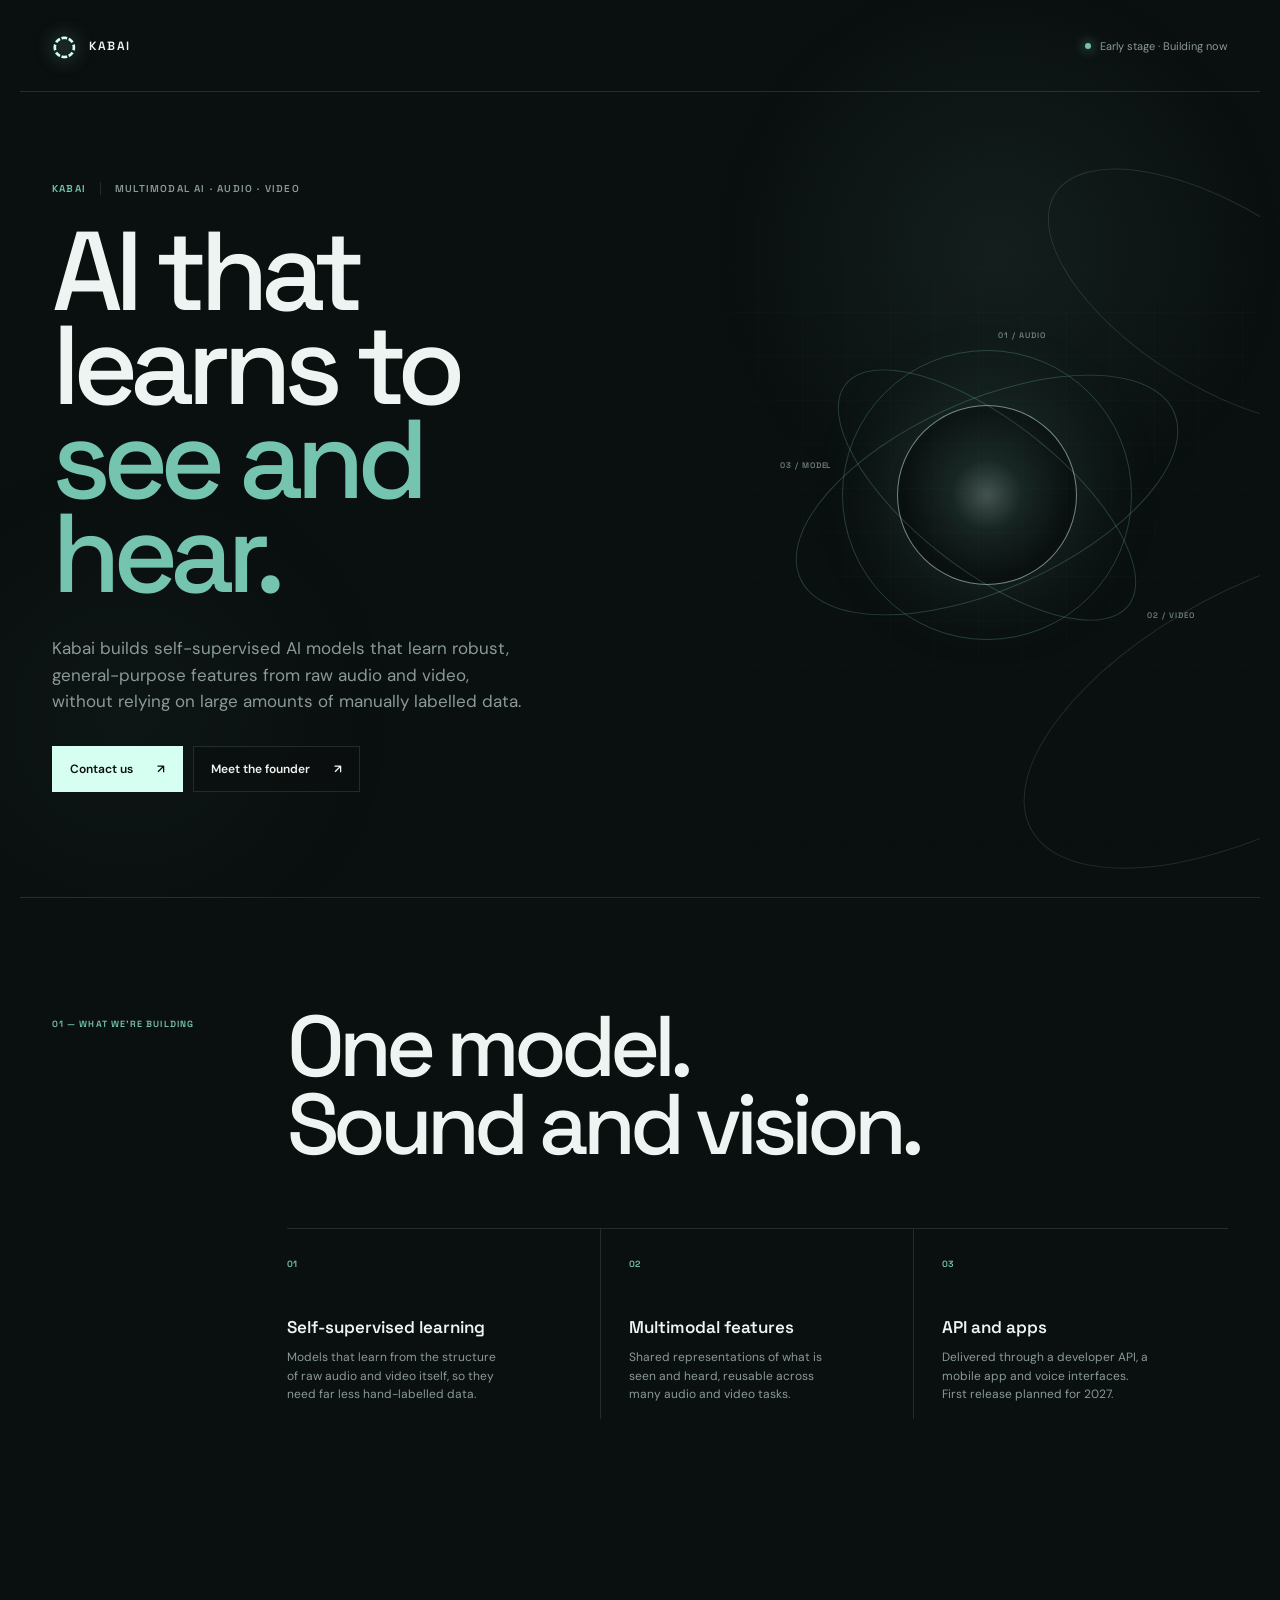
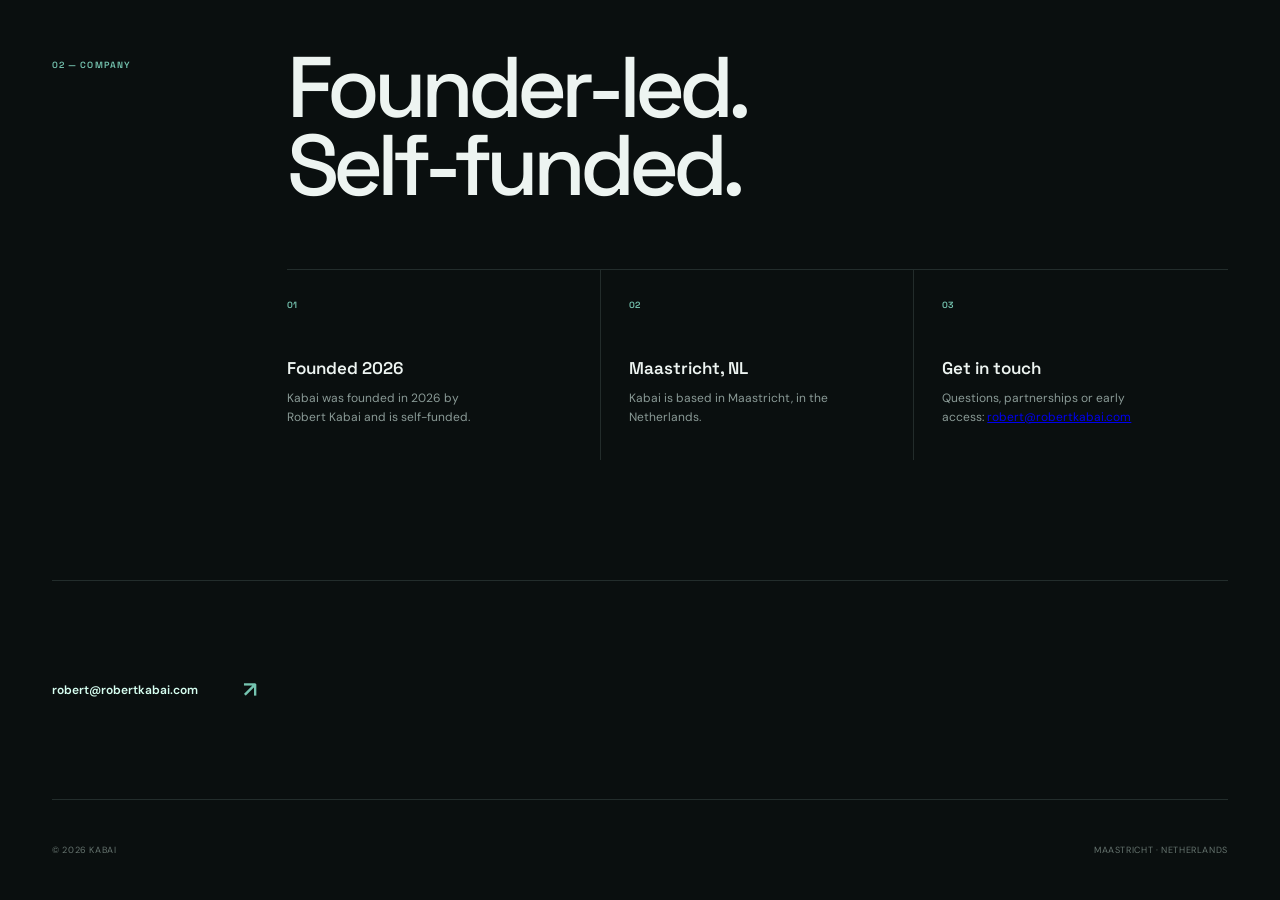
==== commit 95b67bc3: "Turn site into Kabai startup page Updated the content and structure of the index.html file to reflec" ====
--- a/index.html
+++ b/index.html
@@ -1,90 +1,113 @@
 <!doctype html>
 <html lang="en">
-<head>
-  <meta charset="utf-8" />
-  <meta name="viewport" content="width=device-width, initial-scale=1" />
-  <meta name="theme-color" content="#0a0f0f" />
-  <meta name="description" content="Robert Kabai — building at the frontier of software and artificial intelligence." />
-  <title>Robert Kabai — Stealth AI</title>
-  <link rel="preconnect" href="https://fonts.googleapis.com" />
-  <link rel="preconnect" href="https://fonts.gstatic.com" crossorigin />
-  <link href="https://fonts.googleapis.com/css2?family=DM+Sans:wght@400;500;600&family=Space+Grotesk:wght@500;600&display=swap" rel="stylesheet" />
-  <link rel="stylesheet" href="styles.css" />
-</head>
-<body>
-  <div class="ambient" aria-hidden="true"></div>
-  <header class="topbar">
-    <a class="wordmark" href="/" aria-label="Robert Kabai home">
-      <span class="mark">◌</span>
-      <span>ROBERT KABAI</span>
-    </a>
-    <a class="status" href="https://www.linkedin.com/in/robertkabai/" target="_blank" rel="noreferrer">
-      <span class="status-dot"></span>
-      <span>Available for selected work</span>
-    </a>
-  </header>
+  <head>
+    <meta charset="utf-8" />
+    <meta name="viewport" content="width=device-width, initial-scale=1" />
+    <meta name="theme-color" content="#0a0f0f" />
+    <meta name="description" content="Kabai is an early-stage AI startup building self-supervised multimodal models that learn from raw audio and video." />
+    <title>Kabai — Multimodal AI for audio and video</title>
+    <link rel="icon" href="favicon.svg" type="image/svg+xml" />
+    <link rel="preconnect" href="https://fonts.googleapis.com" />
+    <link rel="preconnect" href="https://fonts.gstatic.com" crossorigin />
+    <link href="https://fonts.googleapis.com/css2?family=DM+Sans:wght@400;500;600&family=Space+Grotesk:wght@500;600&display=swap" rel="stylesheet" />
+    <link rel="stylesheet" href="styles.css" />
+  </head>
+  <body>
+    <div class="ambient" aria-hidden="true"></div>
+    <header class="topbar">
+      <a class="wordmark" href="/" aria-label="Kabai home">
+        <span class="mark">◌</span>
+        <span>KABAI</span>
+      </a>
+      <a class="status" href="mailto:robert@robertkabai.com">
+        <span class="status-dot"></span>
+        <span>Early stage · Building now</span>
+      </a>
+    </header>
 
-  <main>
-    <section class="hero" aria-labelledby="hero-title">
-      <div class="grid" aria-hidden="true"></div>
-      <div class="orbit orbit-a" aria-hidden="true"></div>
-      <div class="orbit orbit-b" aria-hidden="true"></div>
+    <main>
+      <section class="hero" aria-labelledby="hero-title">
+        <div class="grid" aria-hidden="true"></div>
+        <div class="orbit orbit-a" aria-hidden="true"></div>
+        <div class="orbit orbit-b" aria-hidden="true"></div>
 
-      <div class="hero-copy">
-        <p class="eyebrow"><span>RK / 001</span> Software · AI · Systems</p>
-        <h1 id="hero-title">Building what<br /><em>comes next.</em></h1>
-        <p class="lede">Exploring the frontier of intelligent software — turning ambitious ideas into systems that work.</p>
-        <div class="actions">
-          <a class="button button-primary" href="https://www.linkedin.com/in/robertkabai/" target="_blank" rel="noreferrer">
-            Start a conversation <span aria-hidden="true">↗</span>
-          </a>
-          <a class="button button-secondary" href="https://linktr.ee/robertkabai" target="_blank" rel="noreferrer">
-            View research <span aria-hidden="true">↗</span>
-          </a>
+        <div class="hero-copy">
+          <p class="eyebrow"><span>KABAI</span> Multimodal AI · Audio · Video</p>
+          <h1 id="hero-title">AI that learns to<br /><em>see and hear.</em></h1>
+          <p class="lede">Kabai builds self-supervised AI models that learn robust, general-purpose features from raw audio and video, without relying on large amounts of manually labelled data.</p>
+          <div class="actions">
+            <a class="button button-primary" href="mailto:robert@robertkabai.com">
+              Contact us <span aria-hidden="true">↗</span>
+            </a>
+            <a class="button button-secondary" href="https://www.linkedin.com/in/robertkabai/" target="_blank" rel="noreferrer">
+              Meet the founder <span aria-hidden="true">↗</span>
+            </a>
+          </div>
         </div>
-      </div>
 
-      <div class="signal" aria-label="Abstract AI signal">
-        <div class="signal-core"></div>
-        <div class="signal-ring ring-one"></div>
-        <div class="signal-ring ring-two"></div>
-        <div class="signal-ring ring-three"></div>
-        <span class="signal-label label-a">01 / MODEL</span>
-        <span class="signal-label label-b">02 / SYSTEM</span>
-        <span class="signal-label label-c">03 / SIGNAL</span>
-      </div>
-    </section>
+        <div class="signal" aria-label="Abstract AI signal">
+          <div class="signal-core"></div>
+          <div class="signal-ring ring-one"></div>
+          <div class="signal-ring ring-two"></div>
+          <div class="signal-ring ring-three"></div>
+          <span class="signal-label label-a">01 / AUDIO</span>
+          <span class="signal-label label-b">02 / VIDEO</span>
+          <span class="signal-label label-c">03 / MODEL</span>
+        </div>
+      </section>
 
-    <section class="focus" aria-labelledby="focus-title">
-      <p class="section-index">01 — Current focus</p>
-      <h2 id="focus-title">Human intent.<br />Machine capability.</h2>
-      <div class="focus-list">
-        <article>
-          <span>01</span>
-          <h3>Applied AI</h3>
-          <p>Useful systems shaped around real people and real problems.</p>
-        </article>
-        <article>
-          <span>02</span>
-          <h3>Software</h3>
-          <p>Clear, resilient products built for a world that keeps changing.</p>
-        </article>
-        <article>
-          <span>03</span>
-          <h3>Exploration</h3>
-          <p>Open experiments at the edge of current understanding.</p>
-        </article>
-      </div>
-    </section>
+      <section class="focus" aria-labelledby="focus-title">
+        <p class="section-index">01 — What we're building</p>
+        <h2 id="focus-title">One model.<br />Sound and vision.</h2>
+        <div class="focus-list">
+          <article>
+            <span>01</span>
+            <h3>Self-supervised learning</h3>
+            <p>Models that learn from the structure of raw audio and video itself, so they need far less hand-labelled data.</p>
+          </article>
+          <article>
+            <span>02</span>
+            <h3>Multimodal features</h3>
+            <p>Shared representations of what is seen and heard, reusable across many audio and video tasks.</p>
+          </article>
+          <article>
+            <span>03</span>
+            <h3>API and apps</h3>
+            <p>Delivered through a developer API, a mobile app and voice interfaces. First release planned for 2027.</p>
+          </article>
+        </div>
+      </section>
 
-    <section class="contact" aria-label="Contact">
-      <a href="https://www.linkedin.com/in/robertkabai/" target="_blank" rel="noreferrer">Enter the network <span>↗</span></a>
-    </section>
-  </main>
+      <section class="focus" aria-labelledby="company-title">
+        <p class="section-index">02 — Company</p>
+        <h2 id="company-title">Founder-led.<br />Self-funded.</h2>
+        <div class="focus-list">
+          <article>
+            <span>01</span>
+            <h3>Founded 2026</h3>
+            <p>Kabai was founded in 2026 by Robert Kabai and is self-funded.</p>
+          </article>
+          <article>
+            <span>02</span>
+            <h3>Maastricht, NL</h3>
+            <p>Kabai is based in Maastricht, in the Netherlands.</p>
+          </article>
+          <article>
+            <span>03</span>
+            <h3>Get in touch</h3>
+            <p>Questions, partnerships or early access: <a href="mailto:robert@robertkabai.com">robert@robertkabai.com</a></p>
+          </article>
+        </div>
+      </section>
 
-  <footer>
-    <span>© 2026 Robert Kabai</span>
-    <span>Independent · Remote · Global</span>
-  </footer>
-</body>
+      <section class="contact" aria-label="Contact">
+        <a href="mailto:robert@robertkabai.com">robert@robertkabai.com <span>↗</span></a>
+      </section>
+    </main>
+
+    <footer>
+      <span>© 2026 Kabai</span>
+      <span>Maastricht · Netherlands</span>
+    </footer>
+  </body>
 </html>
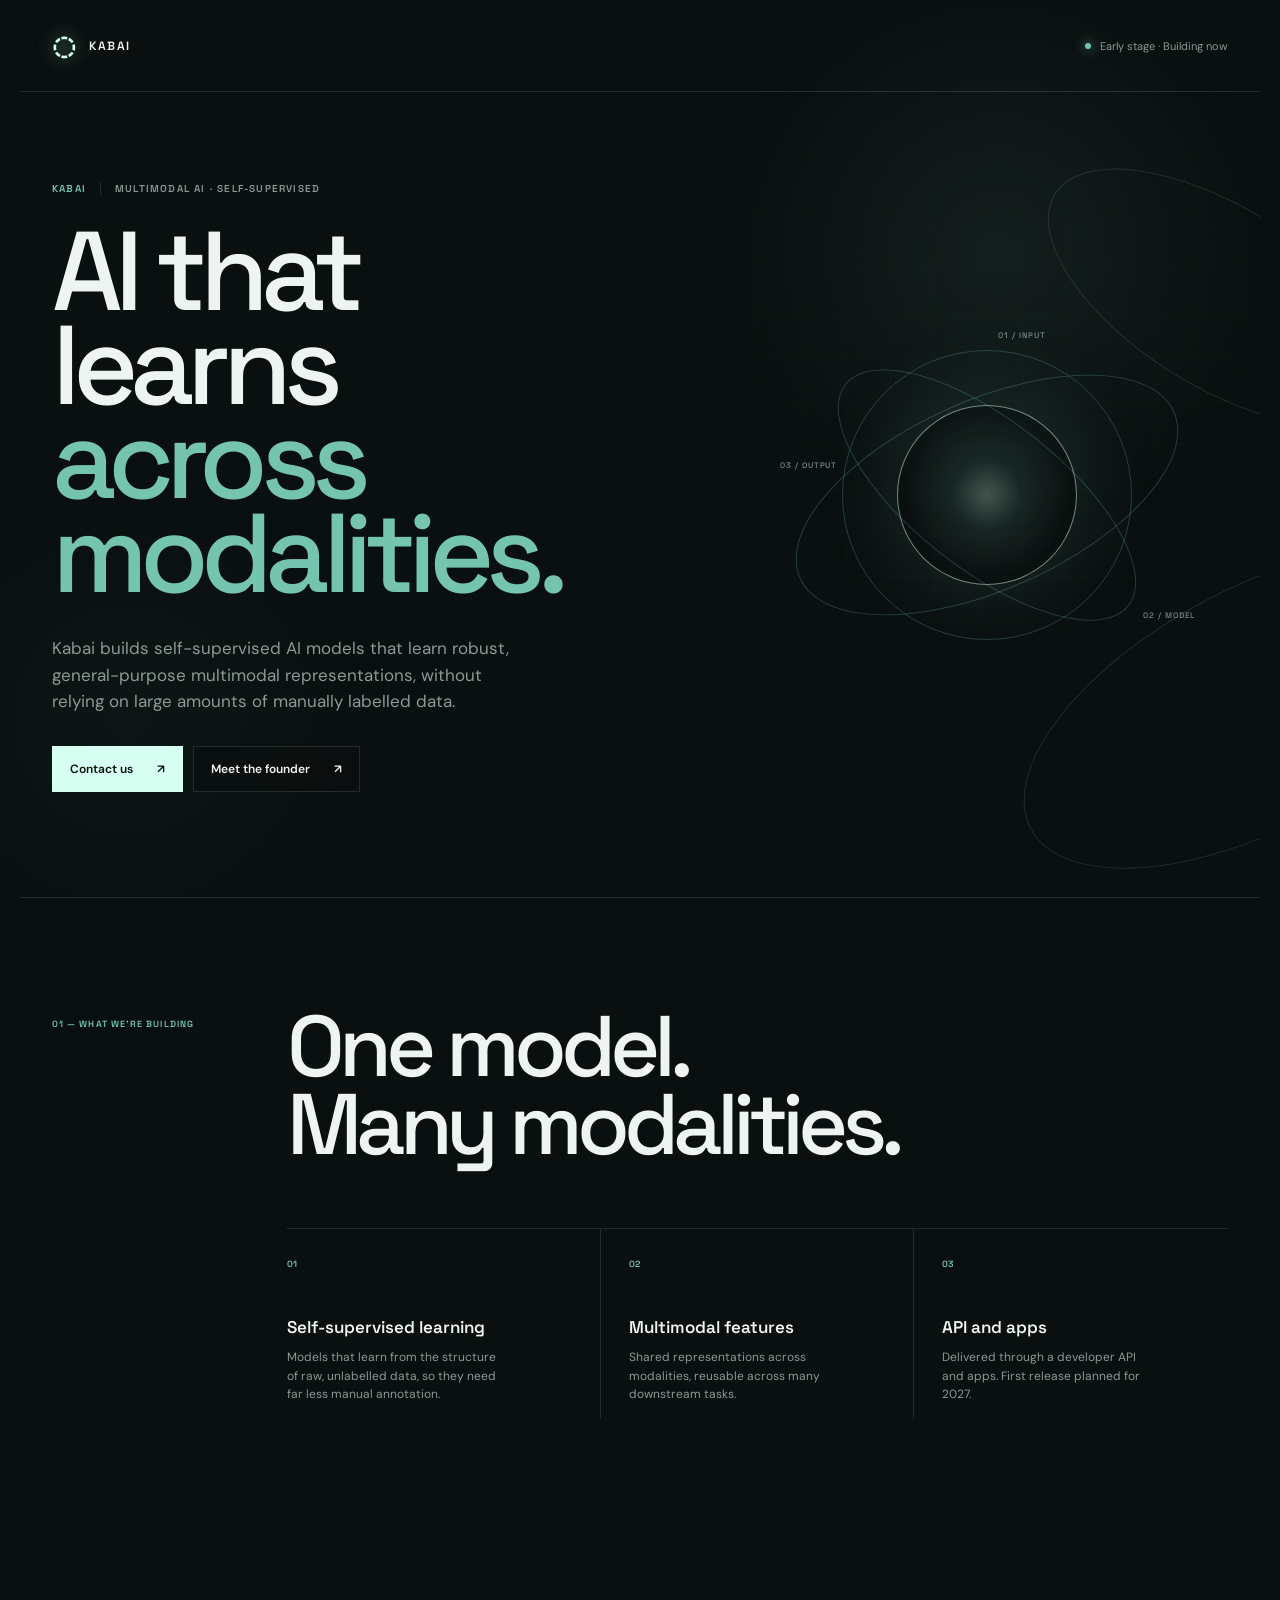
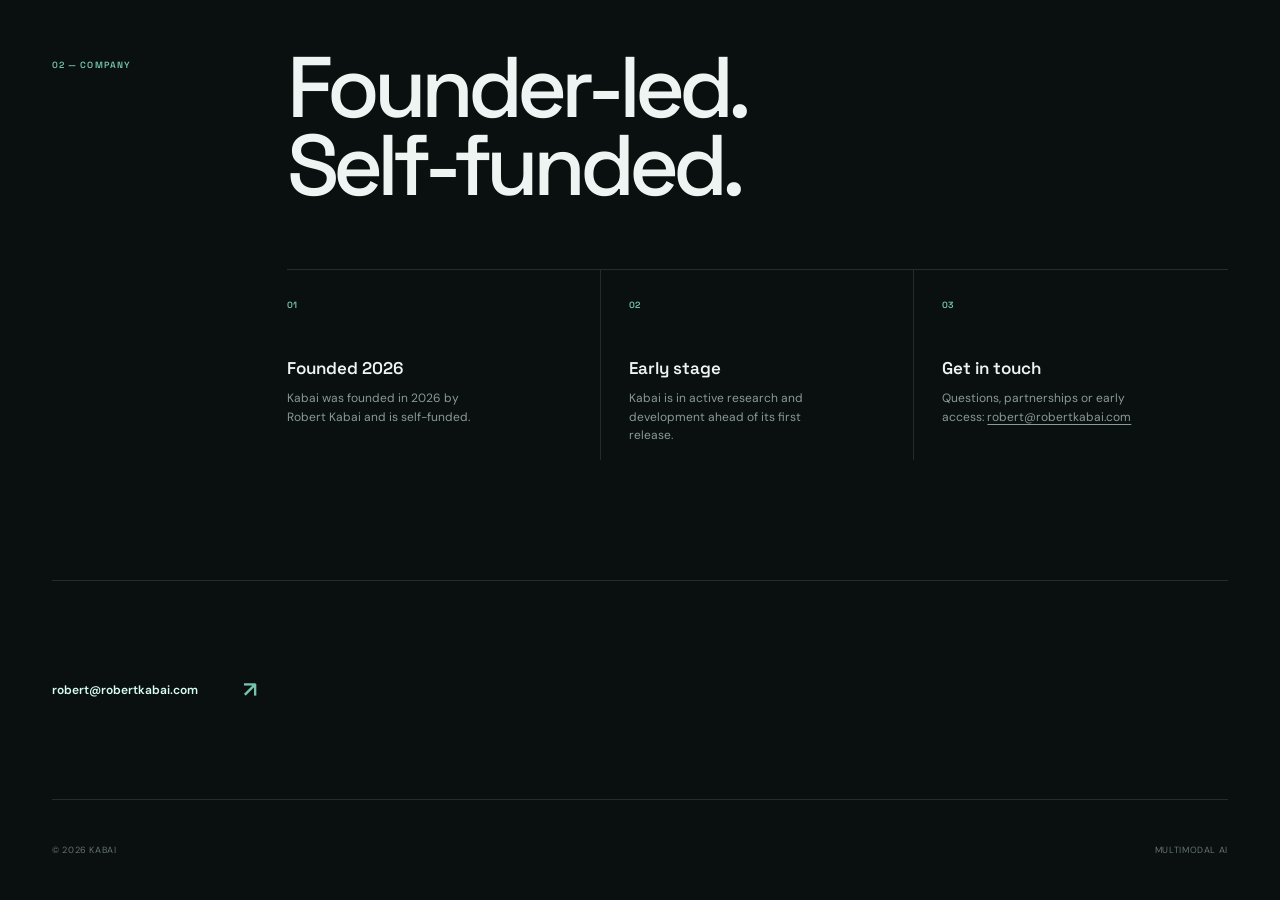
==== commit df21c84b: "Use generic multimodal wording and drop location Updated the description and title to reflect a focu" ====
--- a/index.html
+++ b/index.html
@@ -4,8 +4,8 @@
     <meta charset="utf-8" />
     <meta name="viewport" content="width=device-width, initial-scale=1" />
     <meta name="theme-color" content="#0a0f0f" />
-    <meta name="description" content="Kabai is an early-stage AI startup building self-supervised multimodal models that learn from raw audio and video." />
-    <title>Kabai — Multimodal AI for audio and video</title>
+    <meta name="description" content="Kabai is an early-stage AI startup building self-supervised multimodal models that learn from raw, unlabelled data." />
+    <title>Kabai — Multimodal AI</title>
     <link rel="icon" href="favicon.svg" type="image/svg+xml" />
     <link rel="preconnect" href="https://fonts.googleapis.com" />
     <link rel="preconnect" href="https://fonts.gstatic.com" crossorigin />
@@ -32,9 +32,9 @@
         <div class="orbit orbit-b" aria-hidden="true"></div>
 
         <div class="hero-copy">
-          <p class="eyebrow"><span>KABAI</span> Multimodal AI · Audio · Video</p>
-          <h1 id="hero-title">AI that learns to<br /><em>see and hear.</em></h1>
-          <p class="lede">Kabai builds self-supervised AI models that learn robust, general-purpose features from raw audio and video, without relying on large amounts of manually labelled data.</p>
+          <p class="eyebrow"><span>KABAI</span> Multimodal AI · Self-supervised</p>
+          <h1 id="hero-title">AI that learns<br /><em>across modalities.</em></h1>
+          <p class="lede">Kabai builds self-supervised AI models that learn robust, general-purpose multimodal representations, without relying on large amounts of manually labelled data.</p>
           <div class="actions">
             <a class="button button-primary" href="mailto:robert@robertkabai.com">
               Contact us <span aria-hidden="true">↗</span>
@@ -50,30 +50,30 @@
           <div class="signal-ring ring-one"></div>
           <div class="signal-ring ring-two"></div>
           <div class="signal-ring ring-three"></div>
-          <span class="signal-label label-a">01 / AUDIO</span>
-          <span class="signal-label label-b">02 / VIDEO</span>
-          <span class="signal-label label-c">03 / MODEL</span>
+          <span class="signal-label label-a">01 / INPUT</span>
+          <span class="signal-label label-b">02 / MODEL</span>
+          <span class="signal-label label-c">03 / OUTPUT</span>
         </div>
       </section>
 
       <section class="focus" aria-labelledby="focus-title">
         <p class="section-index">01 — What we're building</p>
-        <h2 id="focus-title">One model.<br />Sound and vision.</h2>
+        <h2 id="focus-title">One model.<br />Many modalities.</h2>
         <div class="focus-list">
           <article>
             <span>01</span>
             <h3>Self-supervised learning</h3>
-            <p>Models that learn from the structure of raw audio and video itself, so they need far less hand-labelled data.</p>
+            <p>Models that learn from the structure of raw, unlabelled data, so they need far less manual annotation.</p>
           </article>
           <article>
             <span>02</span>
             <h3>Multimodal features</h3>
-            <p>Shared representations of what is seen and heard, reusable across many audio and video tasks.</p>
+            <p>Shared representations across modalities, reusable across many downstream tasks.</p>
           </article>
           <article>
             <span>03</span>
             <h3>API and apps</h3>
-            <p>Delivered through a developer API, a mobile app and voice interfaces. First release planned for 2027.</p>
+            <p>Delivered through a developer API and apps. First release planned for 2027.</p>
           </article>
         </div>
       </section>
@@ -89,8 +89,8 @@
           </article>
           <article>
             <span>02</span>
-            <h3>Maastricht, NL</h3>
-            <p>Kabai is based in Maastricht, in the Netherlands.</p>
+            <h3>Early stage</h3>
+            <p>Kabai is in active research and development ahead of its first release.</p>
           </article>
           <article>
             <span>03</span>
@@ -107,7 +107,7 @@
 
     <footer>
       <span>© 2026 Kabai</span>
-      <span>Maastricht · Netherlands</span>
+      <span>Multimodal AI</span>
     </footer>
   </body>
 </html>
--- a/styles.css
+++ b/styles.css
@@ -74,3 +74,10 @@
 @media (max-width: 520px) {
   .topbar, footer { padding-left: 20px; padding-right: 20px; }.hero-copy { padding-left: 20px; padding-right: 20px; }.focus { padding: 80px 20px; }.contact { margin: 0 20px; }.actions { flex-direction: column; align-items: flex-start; }.button { width: 220px; }.wordmark { font-size: 10px; }.contact { display: block; padding: 45px 0; }.contact a { margin-top: 36px; justify-content: space-between; }footer { gap: 20px; }
 }
+
+
+.focus-list a {
+  color: inherit;
+  text-decoration: underline;
+  text-underline-offset: 3px;
+}
